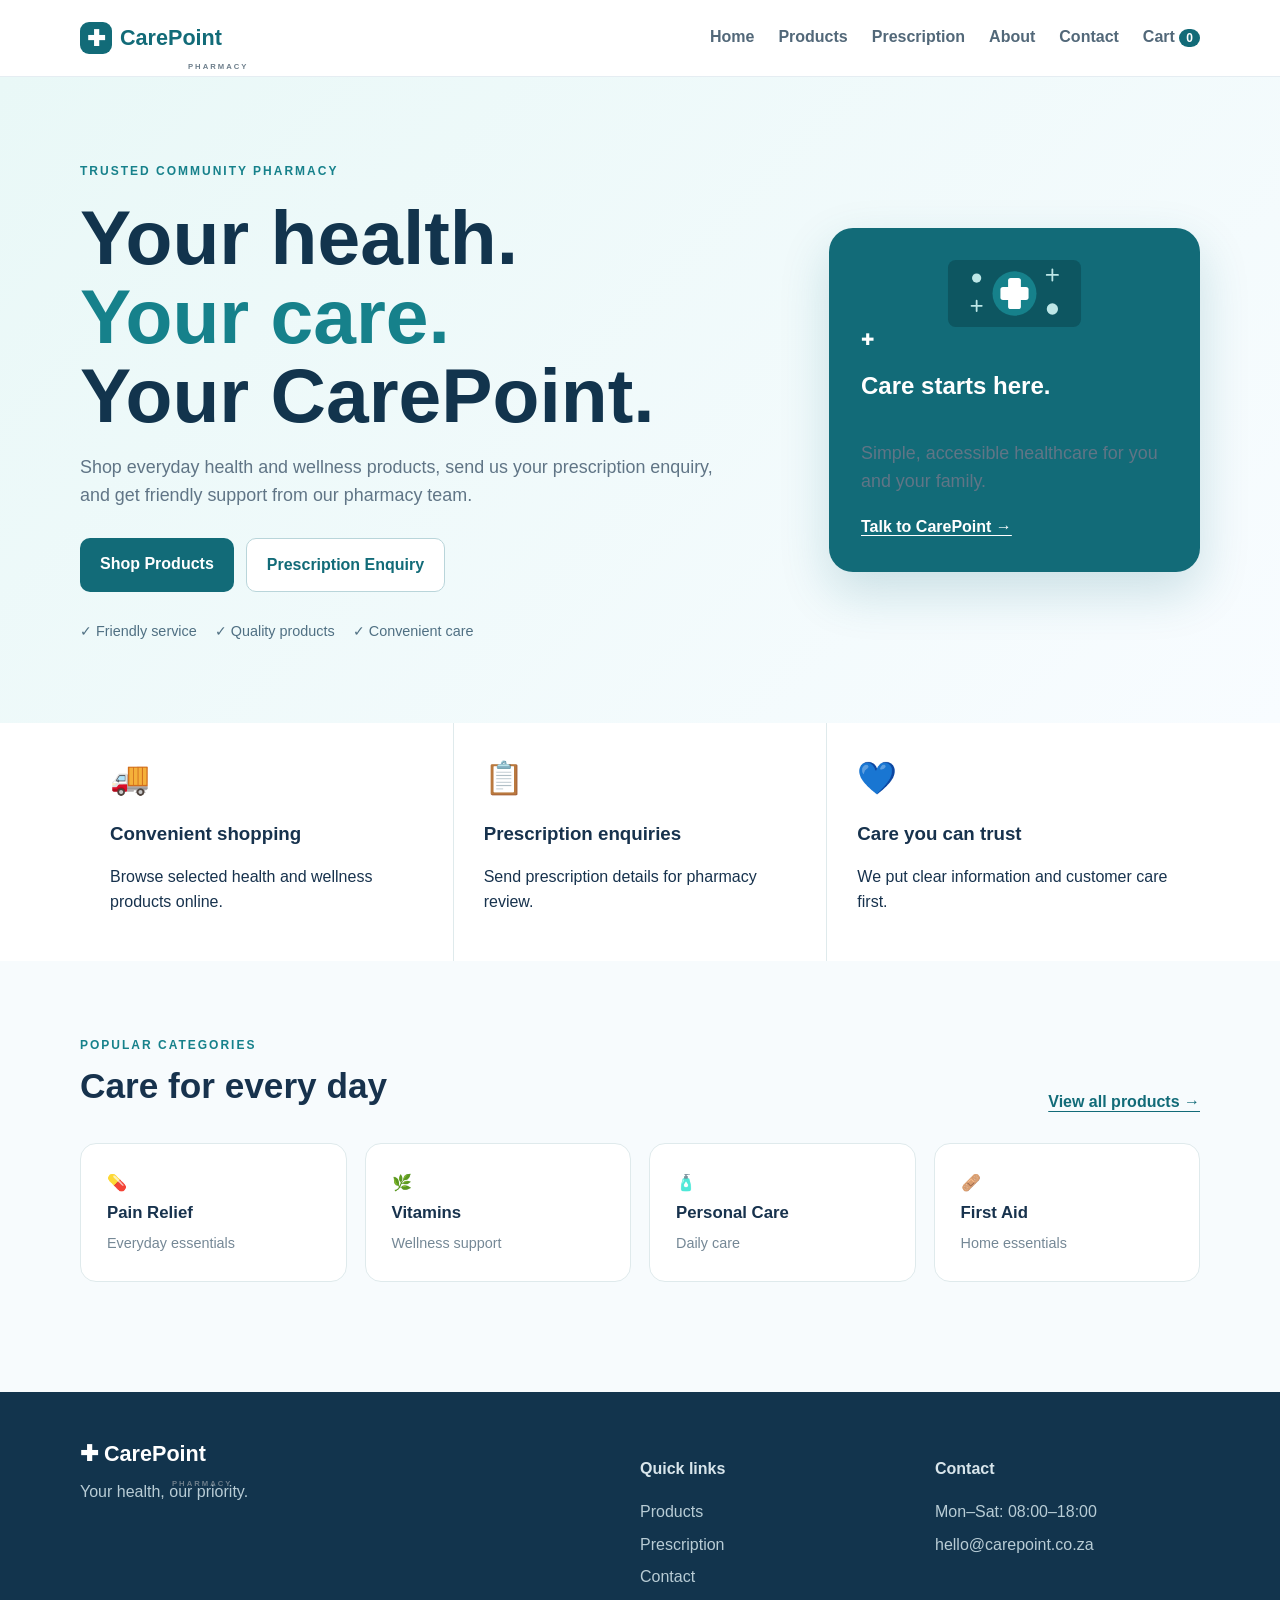
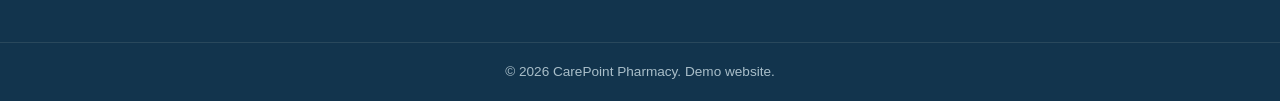
==== index.html @ 8ca131d4 "Fix homepage index and responsive hero Updated the title and meta description for improved SEO. Enha" ====
<!DOCTYPE html>
<html lang="en">
<head>
  <meta charset="UTF-8">
  <meta name="viewport" content="width=device-width, initial-scale=1.0">

  <title>CarePoint Pharmacy | Your Health, Our Priority</title>

  <meta
    name="description"
    content="CarePoint Pharmacy - quality health, wellness and personal care products."
  >

  <link rel="stylesheet" href="style.css">
</head>

<body>

  <!-- Header -->
  <header class="header">
    <div class="container nav">

      <a class="logo" href="index.html" aria-label="CarePoint Pharmacy Home">
        <span>✚</span> CarePoint
        <small>PHARMACY</small>
      </a>

      <button
        class="menu-btn"
        type="button"
        aria-label="Open menu"
        aria-controls="navLinks"
        aria-expanded="false"
      >
        ☰
      </button>

      <nav id="navLinks" aria-label="Main navigation">
        <a href="index.html" aria-current="page">Home</a>
        <a href="products.html">Products</a>
        <a href="prescription.html">Prescription</a>
        <a href="about.html">About</a>
        <a href="contact.html">Contact</a>
        <a class="cart-link" href="cart.html">
          Cart <b id="cartCount">0</b>
        </a>
      </nav>

    </div>
  </header>


  <main>

    <!-- Hero Section -->
    <section class="hero">
      <div class="container hero-grid">

        <div>
          <span class="eyebrow">TRUSTED COMMUNITY PHARMACY</span>

          <h1>
            Your health.<br>
            <span>Your care.</span><br>
            Your CarePoint.
          </h1>

          <p>
            Shop everyday health and wellness products, send us your
            prescription enquiry, and get friendly support from our
            pharmacy team.
          </p>

          <div class="hero-actions">
            <a class="btn primary" href="products.html">
              Shop Products
            </a>

            <a class="btn secondary" href="prescription.html">
              Prescription Enquiry
            </a>
          </div>

          <div class="trust">
            <span>✓ Friendly service</span>
            <span>✓ Quality products</span>
            <span>✓ Convenient care</span>
          </div>
        </div>


        <!-- Responsive image -->
        <div class="hero-card">

          <picture>
            <source
              media="(min-width: 1000px)"
              srcset="images/hero/carepoint-hero-1200.svg"
            >

            <source
              media="(min-width: 600px)"
              srcset="images/hero/carepoint-hero-800.svg"
            >

            <img
              src="images/hero/carepoint-hero-480.svg"
              srcset="
                images/hero/carepoint-hero-480.svg 480w,
                images/hero/carepoint-hero-800.svg 800w,
                images/hero/carepoint-hero-1200.svg 1200w
              "
              sizes="
                (min-width: 1000px) 50vw,
                (min-width: 600px) 80vw,
                100vw
              "
              alt="CarePoint Pharmacy healthcare and wellness products"
              width="1200"
              height="600"
              loading="eager"
              decoding="async"
            >
          </picture>

          <div class="cross">✚</div>

          <h2>Care starts here.</h2>

          <p>
            Simple, accessible healthcare for you and your family.
          </p>

          <a href="contact.html">
            Talk to CarePoint →
          </a>

        </div>

      </div>
    </section>


    <!-- Features -->
    <section class="features">
      <div class="container feature-grid">

        <article>
          <span>🚚</span>
          <h3>Convenient shopping</h3>
          <p>
            Browse selected health and wellness products online.
          </p>
        </article>

        <article>
          <span>📋</span>
          <h3>Prescription enquiries</h3>
          <p>
            Send prescription details for pharmacy review.
          </p>
        </article>

        <article>
          <span>💙</span>
          <h3>Care you can trust</h3>
          <p>
            We put clear information and customer care first.
          </p>
        </article>

      </div>
    </section>


    <!-- Categories -->
    <section class="section">
      <div class="container">

        <div class="section-head">
          <div>
            <span class="eyebrow">POPULAR CATEGORIES</span>
            <h2>Care for every day</h2>
          </div>

          <a href="products.html">
            View all products →
          </a>
        </div>


        <div class="category-grid">

          <a href="products.html?category=Pain%20Relief">
            💊
            <strong>Pain Relief</strong>
            <span>Everyday essentials</span>
          </a>

          <a href="products.html?category=Vitamins">
            🌿
            <strong>Vitamins</strong>
            <span>Wellness support</span>
          </a>

          <a href="products.html?category=Personal%20Care">
            🧴
            <strong>Personal Care</strong>
            <span>Daily care</span>
          </a>

          <a href="products.html?category=First%20Aid">
            🩹
            <strong>First Aid</strong>
            <span>Home essentials</span>
          </a>

        </div>

      </div>
    </section>

  </main>


  <!-- Footer -->
  <footer>

    <div class="container footer-grid">

      <div>
        <div class="logo light">
          ✚ CarePoint
          <small>PHARMACY</small>
        </div>

        <p>Your health, our priority.</p>
      </div>


      <div>
        <h4>Quick links</h4>

        <a href="products.html">Products</a>
        <a href="prescription.html">Prescription</a>
        <a href="contact.html">Contact</a>
      </div>


      <div>
        <h4>Contact</h4>

        <p>Mon–Sat: 08:00–18:00</p>
        <p>hello@carepoint.co.za</p>
      </div>

    </div>


    <div class="copyright">
      © 2026 CarePoint Pharmacy. Demo website.
    </div>

  </footer>


  <script src="script.js"></script>

</body>
</html>
---- style.css ----
/* =========================================================
   CarePoint Pharmacy - Part 2
   External responsive stylesheet
   ========================================================= */

:root {
  --primary: #126b78;
  --primary-dark: #0d5661;
  --accent: #16818b;
  --navy: #12344d;
  --text: #17324d;
  --muted: #607586;
  --surface: #ffffff;
  --background: #f7fbfd;
  --soft: #e9f8f7;
  --border: #dfeaec;
  --focus: #f0a500;
  --success-bg: #e8f7ee;
  --success-text: #21734a;
  --radius-sm: 9px;
  --radius-md: 16px;
  --radius-lg: 24px;
  --shadow-sm: 0 4px 16px rgba(18, 52, 77, 0.08);
  --shadow-md: 0 12px 30px rgba(18, 52, 77, 0.12);
}

* {
  box-sizing: border-box;
}

html {
  scroll-behavior: smooth;
}

body {
  margin: 0;
  font-family: Inter, Arial, sans-serif;
  color: var(--text);
  background: var(--background);
  line-height: 1.6;
}

img {
  display: block;
  max-width: 100%;
  height: auto;
}

button,
input,
select,
textarea {
  font: inherit;
}

button,
a {
  -webkit-tap-highlight-color: transparent;
}

a {
  text-decoration: none;
  color: inherit;
}

a:focus-visible,
button:focus-visible,
input:focus-visible,
select:focus-visible,
textarea:focus-visible {
  outline: 3px solid var(--focus);
  outline-offset: 3px;
}

.container {
  width: min(1120px, 92%);
  margin-inline: auto;
}

/* Header and navigation */
.header {
  background: var(--surface);
  border-bottom: 1px solid #e5edf2;
  position: sticky;
  top: 0;
  z-index: 20;
}

.nav {
  min-height: 76px;
  display: flex;
  align-items: center;
  justify-content: space-between;
}

.logo {
  font-weight: 800;
  font-size: 1.35rem;
  color: var(--primary);
  display: flex;
  align-items: center;
  gap: 8px;
}

.logo span {
  display: grid;
  place-items: center;
  width: 32px;
  height: 32px;
  border-radius: var(--radius-sm);
  background: var(--primary);
  color: #fff;
}

.logo small {
  font-size: 0.48rem;
  letter-spacing: 2px;
  align-self: flex-end;
  margin-left: -42px;
  margin-bottom: -18px;
  color: #6d7e8b;
}

.nav nav {
  display: flex;
  gap: 24px;
  align-items: center;
}

.nav nav a {
  font-weight: 600;
  color: #526879;
  padding: 8px 0;
  border-bottom: 2px solid transparent;
  transition: color 180ms ease, border-color 180ms ease;
}

.nav nav a:hover,
.nav nav a.active {
  color: var(--primary);
  border-bottom-color: var(--primary);
}

.cart-link b {
  background: var(--primary);
  color: #fff;
  border-radius: 999px;
  padding: 2px 7px;
  font-size: 0.75rem;
}

.menu-btn {
  display: none;
  border: 1px solid transparent;
  background: transparent;
  color: var(--navy);
  font-size: 1.6rem;
  border-radius: var(--radius-sm);
  padding: 6px 10px;
  cursor: pointer;
}

/* Typography */
h1,
h2,
h3,
h4 {
  line-height: 1.2;
}

h1,
h2,
h3,
p {
  overflow-wrap: anywhere;
}

.eyebrow {
  font-size: 0.75rem;
  font-weight: 800;
  letter-spacing: 0.125rem;
  color: var(--accent);
}

.hero h1 {
  font-size: clamp(2.7rem, 6vw, 5rem);
  line-height: 1.03;
  margin: 15px 0;
  color: var(--navy);
}

.hero h1 span {
  color: var(--accent);
}

.hero p {
  font-size: clamp(1rem, 1.8vw, 1.12rem);
  color: var(--muted);
  max-width: 650px;
}

/* Buttons */
.btn {
  display: inline-block;
  border: 0;
  border-radius: 10px;
  padding: 13px 20px;
  font-weight: 800;
  cursor: pointer;
  font-size: 1rem;
  text-align: center;
  transition: transform 160ms ease, box-shadow 160ms ease, background-color 160ms ease;
}

.btn:hover {
  transform: translateY(-2px);
  box-shadow: var(--shadow-sm);
}

.btn:active {
  transform: translateY(0);
  box-shadow: none;
}

.primary {
  background: var(--primary);
  color: #fff;
}

.primary:hover {
  background: var(--primary-dark);
}

.secondary {
  background: #fff;
  color: var(--primary);
  border: 1px solid #b9d5da;
}

.secondary:hover {
  background: var(--soft);
}

/* Homepage hero */
.hero {
  padding: clamp(55px, 8vw, 80px) 0;
  background: linear-gradient(135deg, var(--soft), #f8fcff);
}

.hero-grid {
  display: grid;
  grid-template-columns: 1.3fr 0.7fr;
  gap: clamp(35px, 6vw, 60px);
  align-items: center;
}

.hero-actions {
  display: flex;
  gap: 12px;
  flex-wrap: wrap;
  margin: 28px 0;
}

.trust {
  display: flex;
  gap: 18px;
  flex-wrap: wrap;
  color: #507083;
  font-size: 0.9rem;
}

.hero-card {
  background: var(--primary);
  color: #fff;
  border-radius: var(--radius-lg);
  padding: 32px;
  min-height: 330px;
  box-shadow: 0 20px 50px rgba(18, 107, 120, 0.19);
  display: flex;
  flex-direction: column;
  justify-content: center;
}

.hero-card .hero-image {
  width: min(100%, 250px);
  margin: 0 auto 15px;
}

.hero-card a {
  font-weight: 800;
  text-decoration: underline;
  text-underline-offset: 3px;
}

.features {
  background: #fff;
}

.feature-grid {
  display: grid;
  grid-template-columns: repeat(3, 1fr);
  gap: 1px;
  background: var(--border);
}

.feature-grid article {
  background: #fff;
  padding: 30px;
  transition: transform 180ms ease, box-shadow 180ms ease;
}

.feature-grid article:hover {
  transform: translateY(-3px);
  box-shadow: var(--shadow-sm);
  position: relative;
  z-index: 1;
}

.feature-grid span {
  font-size: 2rem;
}

.section {
  padding: clamp(50px, 7vw, 70px) 0;
}

.section-head {
  display: flex;
  justify-content: space-between;
  align-items: end;
  gap: 20px;
  margin-bottom: 28px;
}

.section h2 {
  font-size: clamp(1.8rem, 4vw, 2.2rem);
  margin: 8px 0;
}

.section-head > a {
  font-weight: 800;
  color: var(--primary);
  text-decoration: underline;
  text-underline-offset: 4px;
}

.category-grid {
  display: grid;
  grid-template-columns: repeat(4, 1fr);
  gap: 18px;
}

.category-grid a {
  background: #fff;
  padding: 26px;
  border-radius: var(--radius-md);
  border: 1px solid var(--border);
  display: grid;
  gap: 5px;
  transition: transform 180ms ease, box-shadow 180ms ease, border-color 180ms ease;
}

.category-grid a:hover {
  transform: translateY(-4px);
  box-shadow: var(--shadow-md);
  border-color: #b9d5da;
}

.category-grid a:first-letter {
  font-size: 2rem;
}

.category-grid strong {
  font-size: 1.05rem;
}

.category-grid span {
  color: #758896;
  font-size: 0.9rem;
}

/* Interior page hero */
.page-hero {
  padding: clamp(45px, 7vw, 60px) 0;
  background: var(--soft);
}

.page-hero h1 {
  font-size: clamp(2.2rem, 5vw, 3.6rem);
  margin: 10px 0;
}

/* Products */
.toolbar {
  display: flex;
  gap: 14px;
  margin-bottom: 30px;
}

.toolbar input,
.toolbar select {
  padding: 14px;
  border: 1px solid #cfdee5;
  border-radius: 10px;
  background: #fff;
  font-size: 1rem;
}

.toolbar input {
  flex: 1;
}

.product-grid {
  display: grid;
  grid-template-columns: repeat(4, 1fr);
  gap: 20px;
}

.product {
  background: #fff;
  border: 1px solid var(--border);
  border-radius: var(--radius-md);
  overflow: hidden;
  display: flex;
  flex-direction: column;
  transition: transform 180ms ease, box-shadow 180ms ease;
}

.product:hover {
  transform: translateY(-4px);
  box-shadow: var(--shadow-md);
}

.product-img {
  min-height: 170px;
  display: grid;
  place-items: center;
  background: #eaf5f6;
  font-size: 4rem;
}

.product-body {
  padding: 18px;
  display: flex;
  flex-direction: column;
  flex: 1;
}

.product-body h3 {
  margin: 4px 0;
}

.tag {
  font-size: 0.75rem;
  color: var(--accent);
  font-weight: 800;
}

.price {
  font-weight: 900;
  font-size: 1.15rem;
  margin: 12px 0;
}

.product button {
  width: 100%;
  margin-top: auto;
}

/* Shared cards/forms */
.two-col,
.form-wrap,
.contact-grid {
  display: grid;
  grid-template-columns: 1fr 1fr;
  gap: 30px;
}

.info-card,
.form-card,
.map-card {
  background: #fff;
  border: 1px solid var(--border);
  border-radius: 18px;
  padding: 30px;
  box-shadow: 0 2px 10px rgba(18, 52, 77, 0.03);
}

.form-card label {
  display: block;
  font-weight: 700;
  margin-bottom: 17px;
}

.form-card input,
.form-card textarea {
  display: block;
  width: 100%;
  margin-top: 7px;
  padding: 13px;
  border: 1px solid #cedde4;
  border-radius: 9px;
  font: inherit;
  background: #fff;
  resize: vertical;
}

.form-card input:focus,
.form-card textarea:focus,
.toolbar input:focus,
.toolbar select:focus {
  border-color: var(--accent);
}

.form-card button {
  margin-top: 5px;
}

.map-card {
  min-height: 260px;
  display: grid;
  place-items: center;
  text-align: center;
  font-size: 2rem;
}

.map-card p {
  font-size: 1rem;
  color: #718492;
}

.success {
  margin-top: 15px;
  padding: 12px;
  border-radius: 8px;
  background: var(--success-bg);
  color: var(--success-text);
}

/* Cart */
.cart-row {
  display: grid;
  grid-template-columns: 1fr auto auto auto auto;
  gap: 20px;
  align-items: center;
  background: #fff;
  padding: 18px;
  border-bottom: 1px solid #e5edf2;
}

.qty {
  display: flex;
  align-items: center;
  gap: 10px;
}

.qty button {
  border: 1px solid #cbdbe2;
  background: #fff;
  color: var(--navy);
  border-radius: 6px;
  width: 34px;
  height: 34px;
  cursor: pointer;
  transition: background-color 160ms ease, border-color 160ms ease;
}

.qty button:hover {
  background: var(--soft);
  border-color: var(--accent);
}

.cart-summary {
  background: #fff;
  padding: 25px;
  border-radius: 15px;
  margin-top: 20px;
  text-align: right;
  border: 1px solid var(--border);
}

.empty {
  text-align: center;
  padding: 50px;
  background: #fff;
  border-radius: var(--radius-md);
  border: 1px solid var(--border);
}

/* Footer */
footer {
  background: var(--navy);
  color: #d8e5eb;
  margin-top: 40px;
}

.footer-grid {
  padding: 45px 0;
  display: grid;
  grid-template-columns: 2fr 1fr 1fr;
  gap: 30px;
}

.footer-grid a,
.footer-grid p {
  display: block;
  color: #b8ccd5;
  margin: 7px 0;
}

.footer-grid a:hover {
  color: #fff;
  text-decoration: underline;
}

.light {
  color: #fff;
}

.copyright {
  text-align: center;
  padding: 18px;
  border-top: 1px solid #29485c;
  color: #a9bec9;
  font-size: 0.85rem;
}

/* Visually-hidden helper for accessible labels */
.visually-hidden {
  position: absolute;
  width: 1px;
  height: 1px;
  padding: 0;
  margin: -1px;
  overflow: hidden;
  clip: rect(0, 0, 0, 0);
  white-space: nowrap;
  border: 0;
}

/* Tablet */
@media (max-width: 1000px) {
  .nav nav {
    gap: 15px;
  }

  .hero-grid {
    grid-template-columns: 1fr 0.8fr;
  }

  .category-grid,
  .product-grid {
    grid-template-columns: repeat(2, 1fr);
  }

  .cart-row {
    grid-template-columns: 1fr auto auto;
  }

  .cart-row .btn.secondary {
    grid-column: 1 / -1;
  }
}

/* Mobile */
@media (max-width: 800px) {
  .menu-btn {
    display: block;
  }

  .nav nav {
    display: none;
    position: absolute;
    left: 0;
    right: 0;
    top: 76px;
    background: #fff;
    padding: 15px 4%;
    flex-direction: column;
    align-items: stretch;
    border-bottom: 1px solid #e5edf2;
    box-shadow: var(--shadow-sm);
  }

  .nav nav.open {
    display: flex;
  }

  .nav nav a {
    padding: 10px 0;
  }

  .hero-grid,
  .two-col,
  .form-wrap,
  .contact-grid {
    grid-template-columns: 1fr;
  }

  .hero-card {
    min-height: 280px;
  }

  .feature-grid {
    grid-template-columns: 1fr;
  }

  .category-grid,
  .product-grid {
    grid-template-columns: repeat(2, 1fr);
  }

  .footer-grid {
    grid-template-columns: 1fr;
  }

  .toolbar {
    flex-direction: column;
  }

  .cart-row {
    grid-template-columns: 1fr;
    gap: 8px;
  }

  .cart-summary {
    text-align: left;
  }
}

@media (max-width: 480px) {
  .container {
    width: min(94%, 1120px);
  }

  .nav {
    min-height: 68px;
  }

  .nav nav {
    top: 68px;
  }

  .hero {
    padding: 48px 0;
  }

  .hero h1 {
    font-size: 2.7rem;
  }

  .hero-actions .btn {
    width: 100%;
  }

  .category-grid,
  .product-grid {
    grid-template-columns: 1fr;
  }

  .info-card,
  .form-card,
  .map-card {
    padding: 22px;
  }

  .section-head {
    align-items: flex-start;
    flex-direction: column;
  }
}

/* Respect reduced-motion preferences */
@media (prefers-reduced-motion: reduce) {
  html {
    scroll-behavior: auto;
  }

  *,
  *::before,
  *::after {
    transition-duration: 0.01ms !important;
    animation-duration: 0.01ms !important;
  }
}
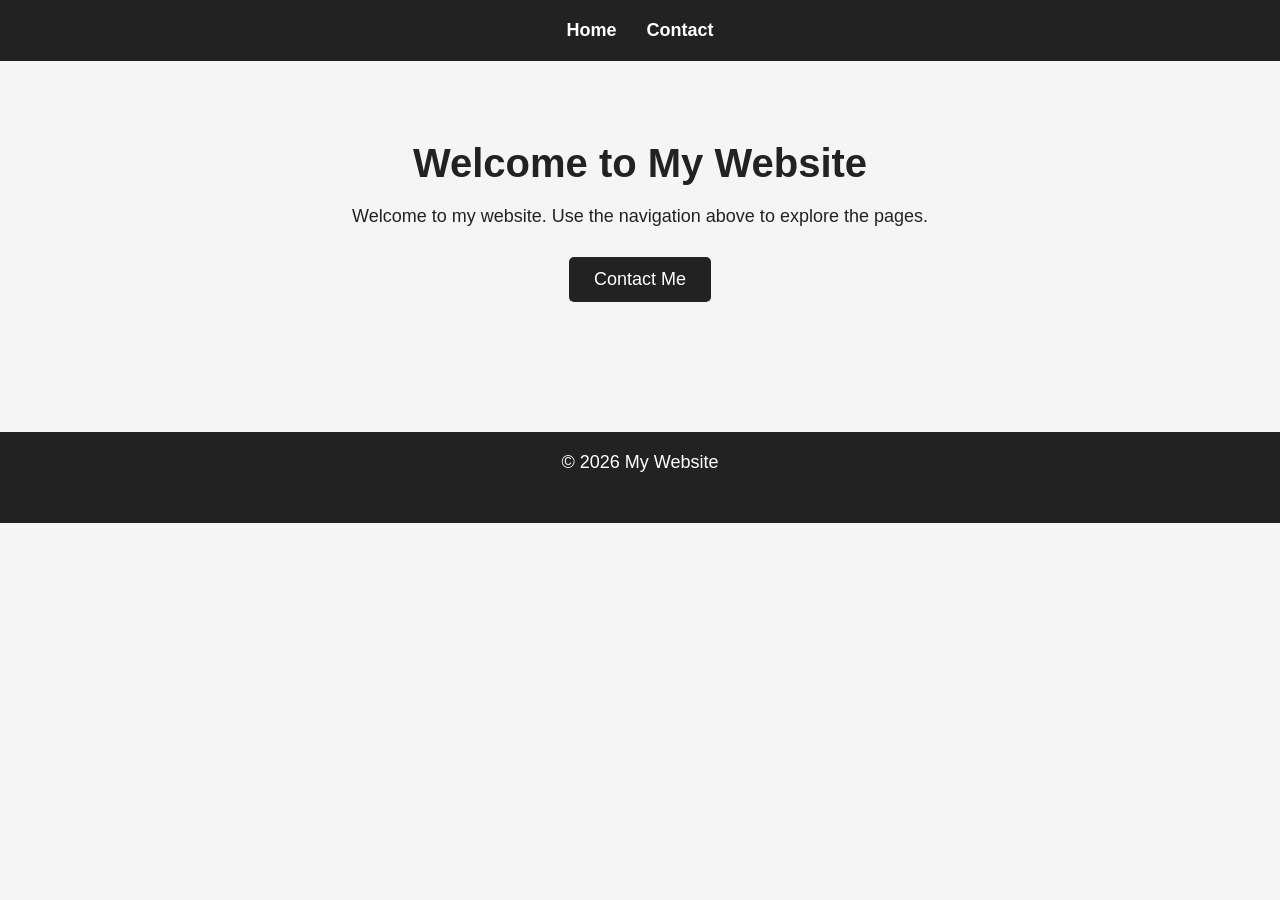
==== commit d15d5f09: "Refactor index.html structure and styles" ====
--- a/index.html
+++ b/index.html
@@ -1,270 +1,108 @@
 <!DOCTYPE html>
 <html lang="en">
 <head>
-  <meta charset="UTF-8">
-  <meta name="viewport" content="width=device-width, initial-scale=1.0">
+    <meta charset="UTF-8">
+    <meta name="viewport" content="width=device-width, initial-scale=1.0">
+    <title>Home</title>
 
-  <title>CarePoint Pharmacy | Your Health, Our Priority</title>
+    <style>
+        * {
+            box-sizing: border-box;
+            margin: 0;
+            padding: 0;
+        }
 
-  <meta
-    name="description"
-    content="CarePoint Pharmacy - quality health, wellness and personal care products."
-  >
+        body {
+            font-family: Arial, sans-serif;
+            background-color: #f5f5f5;
+            color: #222;
+        }
 
-  <link rel="stylesheet" href="style.css">
+        header {
+            background-color: #222;
+            padding: 20px;
+        }
+
+        nav {
+            display: flex;
+            justify-content: center;
+            gap: 30px;
+        }
+
+        nav a {
+            color: white;
+            text-decoration: none;
+            font-size: 18px;
+            font-weight: bold;
+        }
+
+        nav a:hover {
+            color: #ccc;
+        }
+
+        main {
+            text-align: center;
+            padding: 80px 20px;
+        }
+
+        h1 {
+            font-size: 40px;
+            margin-bottom: 20px;
+        }
+
+        p {
+            font-size: 18px;
+            margin-bottom: 30px;
+        }
+
+        .contact-button {
+            display: inline-block;
+            background-color: #222;
+            color: white;
+            padding: 12px 25px;
+            text-decoration: none;
+            border-radius: 5px;
+            font-size: 18px;
+        }
+
+        .contact-button:hover {
+            background-color: #444;
+        }
+
+        footer {
+            text-align: center;
+            padding: 20px;
+            margin-top: 50px;
+            background-color: #222;
+            color: white;
+        }
+    </style>
 </head>
 
 <body>
 
-  <!-- Header -->
-  <header class="header">
-    <div class="container nav">
+    <header>
+        <nav>
+            <a href="index.html">Home</a>
+            <a href="contact.html">Contact</a>
+        </nav>
+    </header>
 
-      <a class="logo" href="index.html" aria-label="CarePoint Pharmacy Home">
-        <span>✚</span> CarePoint
-        <small>PHARMACY</small>
-      </a>
+    <main>
+        <h1>Welcome to My Website</h1>
 
-      <button
-        class="menu-btn"
-        type="button"
-        aria-label="Open menu"
-        aria-controls="navLinks"
-        aria-expanded="false"
-      >
-        ☰
-      </button>
+        <p>
+            Welcome to my website. Use the navigation above to explore the pages.
+        </p>
 
-      <nav id="navLinks" aria-label="Main navigation">
-        <a href="index.html" aria-current="page">Home</a>
-        <a href="products.html">Products</a>
-        <a href="prescription.html">Prescription</a>
-        <a href="about.html">About</a>
-        <a href="contact.html">Contact</a>
-        <a class="cart-link" href="cart.html">
-          Cart <b id="cartCount">0</b>
+        <a class="contact-button" href="contact.html">
+            Contact Me
         </a>
-      </nav>
+    </main>
 
-    </div>
-  </header>
-
-
-  <main>
-
-    <!-- Hero Section -->
-    <section class="hero">
-      <div class="container hero-grid">
-
-        <div>
-          <span class="eyebrow">TRUSTED COMMUNITY PHARMACY</span>
-
-          <h1>
-            Your health.<br>
-            <span>Your care.</span><br>
-            Your CarePoint.
-          </h1>
-
-          <p>
-            Shop everyday health and wellness products, send us your
-            prescription enquiry, and get friendly support from our
-            pharmacy team.
-          </p>
-
-          <div class="hero-actions">
-            <a class="btn primary" href="products.html">
-              Shop Products
-            </a>
-
-            <a class="btn secondary" href="prescription.html">
-              Prescription Enquiry
-            </a>
-          </div>
-
-          <div class="trust">
-            <span>✓ Friendly service</span>
-            <span>✓ Quality products</span>
-            <span>✓ Convenient care</span>
-          </div>
-        </div>
-
-
-        <!-- Responsive image -->
-        <div class="hero-card">
-
-          <picture>
-            <source
-              media="(min-width: 1000px)"
-              srcset="images/hero/carepoint-hero-1200.svg"
-            >
-
-            <source
-              media="(min-width: 600px)"
-              srcset="images/hero/carepoint-hero-800.svg"
-            >
-
-            <img
-              src="images/hero/carepoint-hero-480.svg"
-              srcset="
-                images/hero/carepoint-hero-480.svg 480w,
-                images/hero/carepoint-hero-800.svg 800w,
-                images/hero/carepoint-hero-1200.svg 1200w
-              "
-              sizes="
-                (min-width: 1000px) 50vw,
-                (min-width: 600px) 80vw,
-                100vw
-              "
-              alt="CarePoint Pharmacy healthcare and wellness products"
-              width="1200"
-              height="600"
-              loading="eager"
-              decoding="async"
-            >
-          </picture>
-
-          <div class="cross">✚</div>
-
-          <h2>Care starts here.</h2>
-
-          <p>
-            Simple, accessible healthcare for you and your family.
-          </p>
-
-          <a href="contact.html">
-            Talk to CarePoint →
-          </a>
-
-        </div>
-
-      </div>
-    </section>
-
-
-    <!-- Features -->
-    <section class="features">
-      <div class="container feature-grid">
-
-        <article>
-          <span>🚚</span>
-          <h3>Convenient shopping</h3>
-          <p>
-            Browse selected health and wellness products online.
-          </p>
-        </article>
-
-        <article>
-          <span>📋</span>
-          <h3>Prescription enquiries</h3>
-          <p>
-            Send prescription details for pharmacy review.
-          </p>
-        </article>
-
-        <article>
-          <span>💙</span>
-          <h3>Care you can trust</h3>
-          <p>
-            We put clear information and customer care first.
-          </p>
-        </article>
-
-      </div>
-    </section>
-
-
-    <!-- Categories -->
-    <section class="section">
-      <div class="container">
-
-        <div class="section-head">
-          <div>
-            <span class="eyebrow">POPULAR CATEGORIES</span>
-            <h2>Care for every day</h2>
-          </div>
-
-          <a href="products.html">
-            View all products →
-          </a>
-        </div>
-
-
-        <div class="category-grid">
-
-          <a href="products.html?category=Pain%20Relief">
-            💊
-            <strong>Pain Relief</strong>
-            <span>Everyday essentials</span>
-          </a>
-
-          <a href="products.html?category=Vitamins">
-            🌿
-            <strong>Vitamins</strong>
-            <span>Wellness support</span>
-          </a>
-
-          <a href="products.html?category=Personal%20Care">
-            🧴
-            <strong>Personal Care</strong>
-            <span>Daily care</span>
-          </a>
-
-          <a href="products.html?category=First%20Aid">
-            🩹
-            <strong>First Aid</strong>
-            <span>Home essentials</span>
-          </a>
-
-        </div>
-
-      </div>
-    </section>
-
-  </main>
-
-
-  <!-- Footer -->
-  <footer>
-
-    <div class="container footer-grid">
-
-      <div>
-        <div class="logo light">
-          ✚ CarePoint
-          <small>PHARMACY</small>
-        </div>
-
-        <p>Your health, our priority.</p>
-      </div>
-
-
-      <div>
-        <h4>Quick links</h4>
-
-        <a href="products.html">Products</a>
-        <a href="prescription.html">Prescription</a>
-        <a href="contact.html">Contact</a>
-      </div>
-
-
-      <div>
-        <h4>Contact</h4>
-
-        <p>Mon–Sat: 08:00–18:00</p>
-        <p>hello@carepoint.co.za</p>
-      </div>
-
-    </div>
-
-
-    <div class="copyright">
-      © 2026 CarePoint Pharmacy. Demo website.
-    </div>
-
-  </footer>
-
-
-  <script src="script.js"></script>
+    <footer>
+        <p>&copy; 2026 My Website</p>
+    </footer>
 
 </body>
 </html>
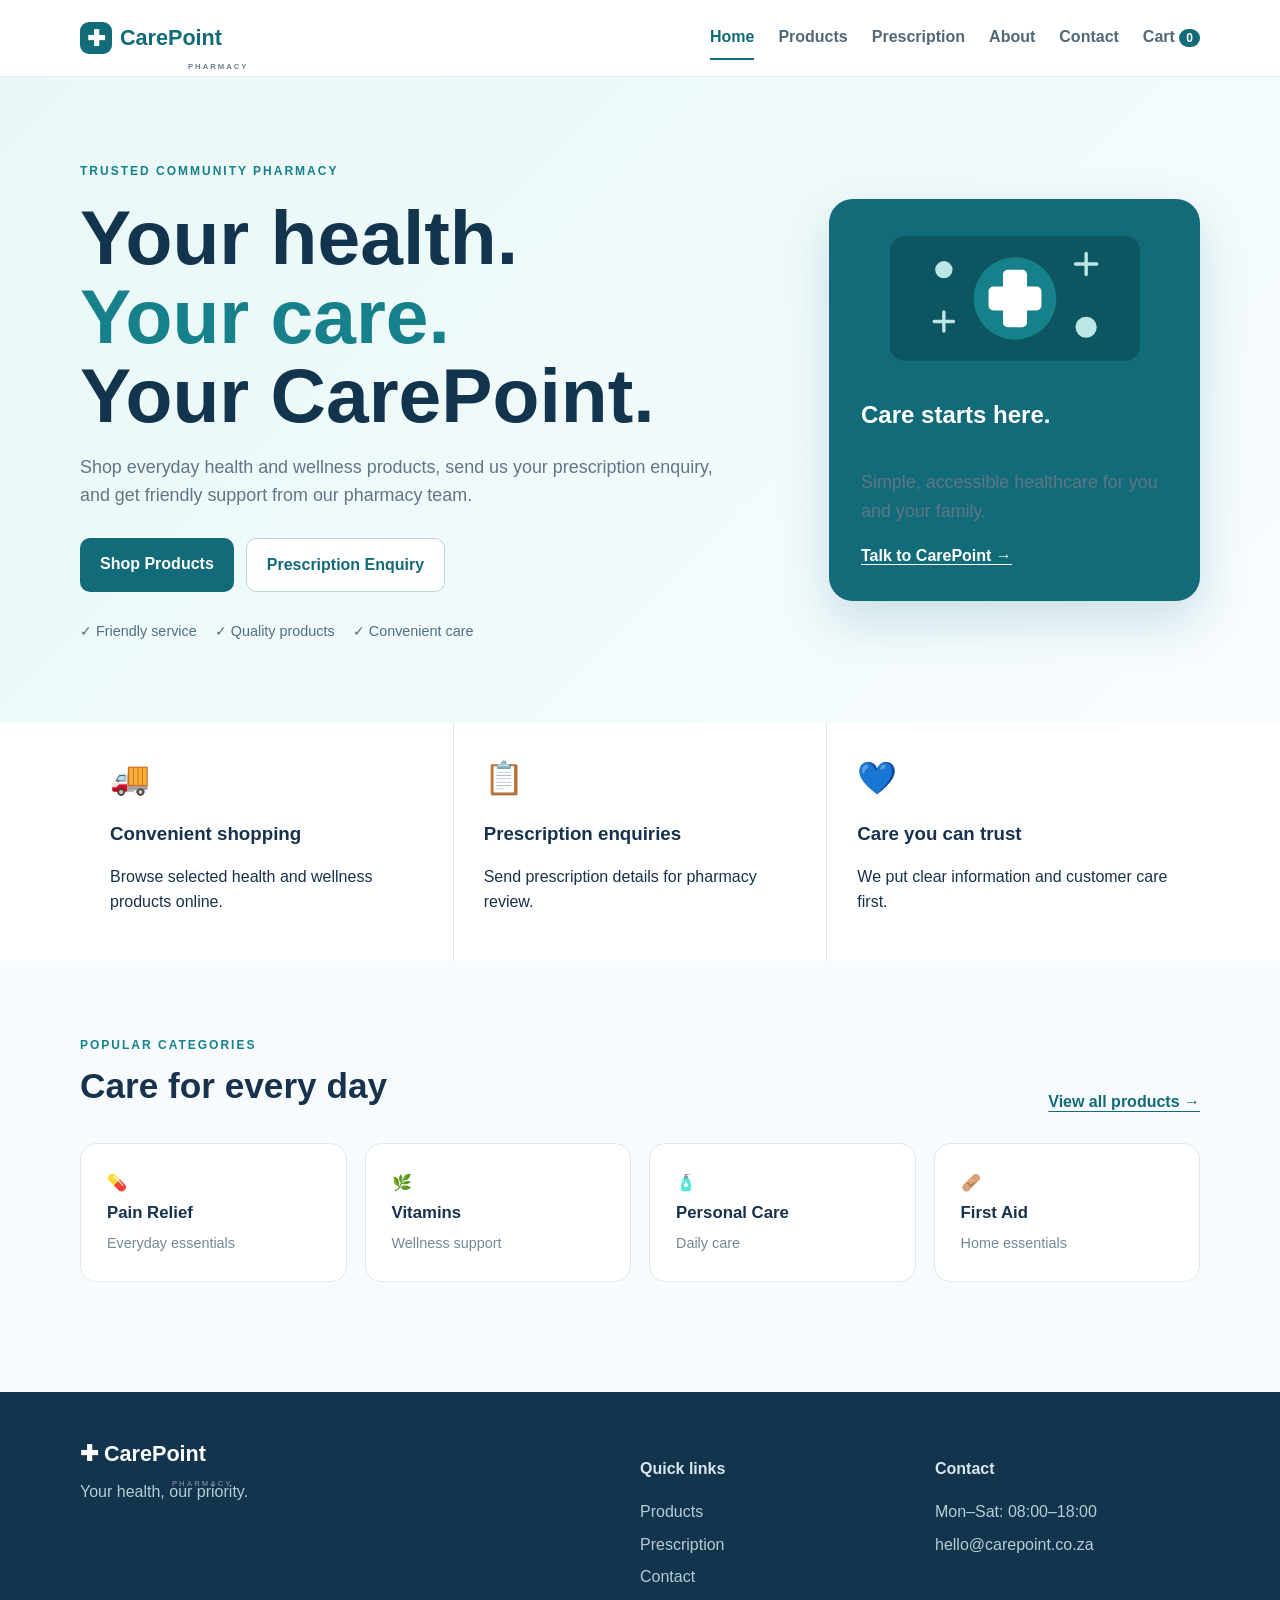
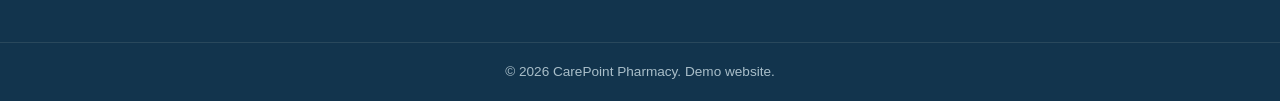
==== commit 44409896: "Add files via upload" ====
--- a/index.html
+++ b/index.html
@@ -1,108 +1,67 @@
 <!DOCTYPE html>
 <html lang="en">
 <head>
-    <meta charset="UTF-8">
-    <meta name="viewport" content="width=device-width, initial-scale=1.0">
-    <title>Home</title>
+  <meta charset="UTF-8"><meta name="viewport" content="width=device-width, initial-scale=1.0">
+  <title>CarePoint Pharmacy | Your Health, Our Priority</title>
+  <link rel="stylesheet" href="style.css">
+</head>
+<body>
+<header class="header">
+  <div class="container nav">
+    <a class="logo" href="index.html"><span>✚</span> CarePoint <small>PHARMACY</small></a>
+    <button class="menu-btn" type="button" aria-label="Open menu" aria-controls="navLinks" aria-expanded="false">☰</button>
+    <nav id="navLinks">
+      <a class="active" href="index.html" aria-current="page">Home</a><a href="products.html">Products</a>
+      <a href="prescription.html">Prescription</a><a href="about.html">About</a>
+      <a href="contact.html">Contact</a><a class="cart-link" href="cart.html">Cart <b id="cartCount">0</b></a>
+    </nav>
+  </div>
+</header>
 
-    <style>
-        * {
-            box-sizing: border-box;
-            margin: 0;
-            padding: 0;
-        }
+<main>
+<section class="hero">
+  <div class="container hero-grid">
+    <div>
+      <span class="eyebrow">TRUSTED COMMUNITY PHARMACY</span>
+      <h1>Your health.<br><span>Your care.</span><br>Your CarePoint.</h1>
+      <p>Shop everyday health and wellness products, send us your prescription enquiry, and get friendly support from our pharmacy team.</p>
+      <div class="hero-actions"><a class="btn primary" href="products.html">Shop Products</a><a class="btn secondary" href="prescription.html">Prescription Enquiry</a></div>
+      <div class="trust"><span>✓ Friendly service</span><span>✓ Quality products</span><span>✓ Convenient care</span></div>
+    </div>
+    <div class="hero-card">
+        <picture>
+          <source media="(max-width: 480px)" srcset="images/hero/carepoint-hero-480.svg">
+          <source media="(max-width: 800px)" srcset="images/hero/carepoint-hero-800.svg">
+          <img class="hero-image"
+               src="images/hero/carepoint-hero-1200.svg"
+               srcset="images/hero/carepoint-hero-480.svg 480w,
+                       images/hero/carepoint-hero-800.svg 800w,
+                       images/hero/carepoint-hero-1200.svg 1200w"
+               sizes="(max-width: 480px) 94vw, (max-width: 800px) 80vw, 320px"
+               width="520" height="260"
+               alt="CarePoint Pharmacy healthcare cross illustration"
+               loading="eager">
+        </picture>
+        <h2>Care starts here.</h2><p>Simple, accessible healthcare for you and your family.</p><a href="contact.html">Talk to CarePoint →</a></div>
+  </div>
+</section>
 
-        body {
-            font-family: Arial, sans-serif;
-            background-color: #f5f5f5;
-            color: #222;
-        }
+<section class="features"><div class="container feature-grid">
+  <article><span>🚚</span><h3>Convenient shopping</h3><p>Browse selected health and wellness products online.</p></article>
+  <article><span>📋</span><h3>Prescription enquiries</h3><p>Send prescription details for pharmacy review.</p></article>
+  <article><span>💙</span><h3>Care you can trust</h3><p>We put clear information and customer care first.</p></article>
+</div></section>
 
-        header {
-            background-color: #222;
-            padding: 20px;
-        }
-
-        nav {
-            display: flex;
-            justify-content: center;
-            gap: 30px;
-        }
-
-        nav a {
-            color: white;
-            text-decoration: none;
-            font-size: 18px;
-            font-weight: bold;
-        }
-
-        nav a:hover {
-            color: #ccc;
-        }
-
-        main {
-            text-align: center;
-            padding: 80px 20px;
-        }
-
-        h1 {
-            font-size: 40px;
-            margin-bottom: 20px;
-        }
-
-        p {
-            font-size: 18px;
-            margin-bottom: 30px;
-        }
-
-        .contact-button {
-            display: inline-block;
-            background-color: #222;
-            color: white;
-            padding: 12px 25px;
-            text-decoration: none;
-            border-radius: 5px;
-            font-size: 18px;
-        }
-
-        .contact-button:hover {
-            background-color: #444;
-        }
-
-        footer {
-            text-align: center;
-            padding: 20px;
-            margin-top: 50px;
-            background-color: #222;
-            color: white;
-        }
-    </style>
-</head>
-
-<body>
-
-    <header>
-        <nav>
-            <a href="index.html">Home</a>
-            <a href="contact.html">Contact</a>
-        </nav>
-    </header>
-
-    <main>
-        <h1>Welcome to My Website</h1>
-
-        <p>
-            Welcome to my website. Use the navigation above to explore the pages.
-        </p>
-
-        <a class="contact-button" href="contact.html">
-            Contact Me
-        </a>
-    </main>
-
-    <footer>
-        <p>&copy; 2026 My Website</p>
-    </footer>
-
-</body>
-</html>
+<section class="section"><div class="container">
+  <div class="section-head"><div><span class="eyebrow">POPULAR CATEGORIES</span><h2>Care for every day</h2></div><a href="products.html">View all products →</a></div>
+  <div class="category-grid">
+    <a href="products.html?category=Pain%20Relief">💊<strong>Pain Relief</strong><span>Everyday essentials</span></a>
+    <a href="products.html?category=Vitamins">🌿<strong>Vitamins</strong><span>Wellness support</span></a>
+    <a href="products.html?category=Personal%20Care">🧴<strong>Personal Care</strong><span>Daily care</span></a>
+    <a href="products.html?category=First%20Aid">🩹<strong>First Aid</strong><span>Home essentials</span></a>
+  </div>
+</div></section>
+</main>
+<footer><div class="container footer-grid"><div><div class="logo light">✚ CarePoint <small>PHARMACY</small></div><p>Your health, our priority.</p></div><div><h4>Quick links</h4><a href="products.html">Products</a><a href="prescription.html">Prescription</a><a href="contact.html">Contact</a></div><div><h4>Contact</h4><p>Mon–Sat: 08:00–18:00</p><p>hello@carepoint.co.za</p></div></div><div class="copyright">© 2026 CarePoint Pharmacy. Demo website.</div></footer>
+<script src="script.js"></script>
+</body></html>
--- a/style.css
+++ b/style.css
@@ -0,0 +1,785 @@
+/* =========================================================
+   CarePoint Pharmacy - Part 2
+   External responsive stylesheet
+   ========================================================= */
+
+:root {
+  --primary: #126b78;
+  --primary-dark: #0d5661;
+  --accent: #16818b;
+  --navy: #12344d;
+  --text: #17324d;
+  --muted: #607586;
+  --surface: #ffffff;
+  --background: #f7fbfd;
+  --soft: #e9f8f7;
+  --border: #dfeaec;
+  --focus: #f0a500;
+  --success-bg: #e8f7ee;
+  --success-text: #21734a;
+  --radius-sm: 9px;
+  --radius-md: 16px;
+  --radius-lg: 24px;
+  --shadow-sm: 0 4px 16px rgba(18, 52, 77, 0.08);
+  --shadow-md: 0 12px 30px rgba(18, 52, 77, 0.12);
+}
+
+* {
+  box-sizing: border-box;
+}
+
+html {
+  scroll-behavior: smooth;
+}
+
+body {
+  margin: 0;
+  font-family: Inter, Arial, sans-serif;
+  color: var(--text);
+  background: var(--background);
+  line-height: 1.6;
+}
+
+img {
+  display: block;
+  max-width: 100%;
+  height: auto;
+}
+
+button,
+input,
+select,
+textarea {
+  font: inherit;
+}
+
+button,
+a {
+  -webkit-tap-highlight-color: transparent;
+}
+
+a {
+  text-decoration: none;
+  color: inherit;
+}
+
+a:focus-visible,
+button:focus-visible,
+input:focus-visible,
+select:focus-visible,
+textarea:focus-visible {
+  outline: 3px solid var(--focus);
+  outline-offset: 3px;
+}
+
+.container {
+  width: min(1120px, 92%);
+  margin-inline: auto;
+}
+
+/* Header and navigation */
+.header {
+  background: var(--surface);
+  border-bottom: 1px solid #e5edf2;
+  position: sticky;
+  top: 0;
+  z-index: 20;
+}
+
+.nav {
+  min-height: 76px;
+  display: flex;
+  align-items: center;
+  justify-content: space-between;
+}
+
+.logo {
+  font-weight: 800;
+  font-size: 1.35rem;
+  color: var(--primary);
+  display: flex;
+  align-items: center;
+  gap: 8px;
+}
+
+.logo span {
+  display: grid;
+  place-items: center;
+  width: 32px;
+  height: 32px;
+  border-radius: var(--radius-sm);
+  background: var(--primary);
+  color: #fff;
+}
+
+.logo small {
+  font-size: 0.48rem;
+  letter-spacing: 2px;
+  align-self: flex-end;
+  margin-left: -42px;
+  margin-bottom: -18px;
+  color: #6d7e8b;
+}
+
+.nav nav {
+  display: flex;
+  gap: 24px;
+  align-items: center;
+}
+
+.nav nav a {
+  font-weight: 600;
+  color: #526879;
+  padding: 8px 0;
+  border-bottom: 2px solid transparent;
+  transition: color 180ms ease, border-color 180ms ease;
+}
+
+.nav nav a:hover,
+.nav nav a.active {
+  color: var(--primary);
+  border-bottom-color: var(--primary);
+}
+
+.cart-link b {
+  background: var(--primary);
+  color: #fff;
+  border-radius: 999px;
+  padding: 2px 7px;
+  font-size: 0.75rem;
+}
+
+.menu-btn {
+  display: none;
+  border: 1px solid transparent;
+  background: transparent;
+  color: var(--navy);
+  font-size: 1.6rem;
+  border-radius: var(--radius-sm);
+  padding: 6px 10px;
+  cursor: pointer;
+}
+
+/* Typography */
+h1,
+h2,
+h3,
+h4 {
+  line-height: 1.2;
+}
+
+h1,
+h2,
+h3,
+p {
+  overflow-wrap: anywhere;
+}
+
+.eyebrow {
+  font-size: 0.75rem;
+  font-weight: 800;
+  letter-spacing: 0.125rem;
+  color: var(--accent);
+}
+
+.hero h1 {
+  font-size: clamp(2.7rem, 6vw, 5rem);
+  line-height: 1.03;
+  margin: 15px 0;
+  color: var(--navy);
+}
+
+.hero h1 span {
+  color: var(--accent);
+}
+
+.hero p {
+  font-size: clamp(1rem, 1.8vw, 1.12rem);
+  color: var(--muted);
+  max-width: 650px;
+}
+
+/* Buttons */
+.btn {
+  display: inline-block;
+  border: 0;
+  border-radius: 10px;
+  padding: 13px 20px;
+  font-weight: 800;
+  cursor: pointer;
+  font-size: 1rem;
+  text-align: center;
+  transition: transform 160ms ease, box-shadow 160ms ease, background-color 160ms ease;
+}
+
+.btn:hover {
+  transform: translateY(-2px);
+  box-shadow: var(--shadow-sm);
+}
+
+.btn:active {
+  transform: translateY(0);
+  box-shadow: none;
+}
+
+.primary {
+  background: var(--primary);
+  color: #fff;
+}
+
+.primary:hover {
+  background: var(--primary-dark);
+}
+
+.secondary {
+  background: #fff;
+  color: var(--primary);
+  border: 1px solid #b9d5da;
+}
+
+.secondary:hover {
+  background: var(--soft);
+}
+
+/* Homepage hero */
+.hero {
+  padding: clamp(55px, 8vw, 80px) 0;
+  background: linear-gradient(135deg, var(--soft), #f8fcff);
+}
+
+.hero-grid {
+  display: grid;
+  grid-template-columns: 1.3fr 0.7fr;
+  gap: clamp(35px, 6vw, 60px);
+  align-items: center;
+}
+
+.hero-actions {
+  display: flex;
+  gap: 12px;
+  flex-wrap: wrap;
+  margin: 28px 0;
+}
+
+.trust {
+  display: flex;
+  gap: 18px;
+  flex-wrap: wrap;
+  color: #507083;
+  font-size: 0.9rem;
+}
+
+.hero-card {
+  background: var(--primary);
+  color: #fff;
+  border-radius: var(--radius-lg);
+  padding: 32px;
+  min-height: 330px;
+  box-shadow: 0 20px 50px rgba(18, 107, 120, 0.19);
+  display: flex;
+  flex-direction: column;
+  justify-content: center;
+}
+
+.hero-card .hero-image {
+  width: min(100%, 250px);
+  margin: 0 auto 15px;
+}
+
+.hero-card a {
+  font-weight: 800;
+  text-decoration: underline;
+  text-underline-offset: 3px;
+}
+
+.features {
+  background: #fff;
+}
+
+.feature-grid {
+  display: grid;
+  grid-template-columns: repeat(3, 1fr);
+  gap: 1px;
+  background: var(--border);
+}
+
+.feature-grid article {
+  background: #fff;
+  padding: 30px;
+  transition: transform 180ms ease, box-shadow 180ms ease;
+}
+
+.feature-grid article:hover {
+  transform: translateY(-3px);
+  box-shadow: var(--shadow-sm);
+  position: relative;
+  z-index: 1;
+}
+
+.feature-grid span {
+  font-size: 2rem;
+}
+
+.section {
+  padding: clamp(50px, 7vw, 70px) 0;
+}
+
+.section-head {
+  display: flex;
+  justify-content: space-between;
+  align-items: end;
+  gap: 20px;
+  margin-bottom: 28px;
+}
+
+.section h2 {
+  font-size: clamp(1.8rem, 4vw, 2.2rem);
+  margin: 8px 0;
+}
+
+.section-head > a {
+  font-weight: 800;
+  color: var(--primary);
+  text-decoration: underline;
+  text-underline-offset: 4px;
+}
+
+.category-grid {
+  display: grid;
+  grid-template-columns: repeat(4, 1fr);
+  gap: 18px;
+}
+
+.category-grid a {
+  background: #fff;
+  padding: 26px;
+  border-radius: var(--radius-md);
+  border: 1px solid var(--border);
+  display: grid;
+  gap: 5px;
+  transition: transform 180ms ease, box-shadow 180ms ease, border-color 180ms ease;
+}
+
+.category-grid a:hover {
+  transform: translateY(-4px);
+  box-shadow: var(--shadow-md);
+  border-color: #b9d5da;
+}
+
+.category-grid a:first-letter {
+  font-size: 2rem;
+}
+
+.category-grid strong {
+  font-size: 1.05rem;
+}
+
+.category-grid span {
+  color: #758896;
+  font-size: 0.9rem;
+}
+
+/* Interior page hero */
+.page-hero {
+  padding: clamp(45px, 7vw, 60px) 0;
+  background: var(--soft);
+}
+
+.page-hero h1 {
+  font-size: clamp(2.2rem, 5vw, 3.6rem);
+  margin: 10px 0;
+}
+
+/* Products */
+.toolbar {
+  display: flex;
+  gap: 14px;
+  margin-bottom: 30px;
+}
+
+.toolbar input,
+.toolbar select {
+  padding: 14px;
+  border: 1px solid #cfdee5;
+  border-radius: 10px;
+  background: #fff;
+  font-size: 1rem;
+}
+
+.toolbar input {
+  flex: 1;
+}
+
+.product-grid {
+  display: grid;
+  grid-template-columns: repeat(4, 1fr);
+  gap: 20px;
+}
+
+.product {
+  background: #fff;
+  border: 1px solid var(--border);
+  border-radius: var(--radius-md);
+  overflow: hidden;
+  display: flex;
+  flex-direction: column;
+  transition: transform 180ms ease, box-shadow 180ms ease;
+}
+
+.product:hover {
+  transform: translateY(-4px);
+  box-shadow: var(--shadow-md);
+}
+
+.product-img {
+  min-height: 170px;
+  display: grid;
+  place-items: center;
+  background: #eaf5f6;
+  font-size: 4rem;
+}
+
+.product-body {
+  padding: 18px;
+  display: flex;
+  flex-direction: column;
+  flex: 1;
+}
+
+.product-body h3 {
+  margin: 4px 0;
+}
+
+.tag {
+  font-size: 0.75rem;
+  color: var(--accent);
+  font-weight: 800;
+}
+
+.price {
+  font-weight: 900;
+  font-size: 1.15rem;
+  margin: 12px 0;
+}
+
+.product button {
+  width: 100%;
+  margin-top: auto;
+}
+
+/* Shared cards/forms */
+.two-col,
+.form-wrap,
+.contact-grid {
+  display: grid;
+  grid-template-columns: 1fr 1fr;
+  gap: 30px;
+}
+
+.info-card,
+.form-card,
+.map-card {
+  background: #fff;
+  border: 1px solid var(--border);
+  border-radius: 18px;
+  padding: 30px;
+  box-shadow: 0 2px 10px rgba(18, 52, 77, 0.03);
+}
+
+.form-card label {
+  display: block;
+  font-weight: 700;
+  margin-bottom: 17px;
+}
+
+.form-card input,
+.form-card textarea {
+  display: block;
+  width: 100%;
+  margin-top: 7px;
+  padding: 13px;
+  border: 1px solid #cedde4;
+  border-radius: 9px;
+  font: inherit;
+  background: #fff;
+  resize: vertical;
+}
+
+.form-card input:focus,
+.form-card textarea:focus,
+.toolbar input:focus,
+.toolbar select:focus {
+  border-color: var(--accent);
+}
+
+.form-card button {
+  margin-top: 5px;
+}
+
+.map-card {
+  min-height: 260px;
+  display: grid;
+  place-items: center;
+  text-align: center;
+  font-size: 2rem;
+}
+
+.map-card p {
+  font-size: 1rem;
+  color: #718492;
+}
+
+.success {
+  margin-top: 15px;
+  padding: 12px;
+  border-radius: 8px;
+  background: var(--success-bg);
+  color: var(--success-text);
+}
+
+/* Cart */
+.cart-row {
+  display: grid;
+  grid-template-columns: 1fr auto auto auto auto;
+  gap: 20px;
+  align-items: center;
+  background: #fff;
+  padding: 18px;
+  border-bottom: 1px solid #e5edf2;
+}
+
+.qty {
+  display: flex;
+  align-items: center;
+  gap: 10px;
+}
+
+.qty button {
+  border: 1px solid #cbdbe2;
+  background: #fff;
+  color: var(--navy);
+  border-radius: 6px;
+  width: 34px;
+  height: 34px;
+  cursor: pointer;
+  transition: background-color 160ms ease, border-color 160ms ease;
+}
+
+.qty button:hover {
+  background: var(--soft);
+  border-color: var(--accent);
+}
+
+.cart-summary {
+  background: #fff;
+  padding: 25px;
+  border-radius: 15px;
+  margin-top: 20px;
+  text-align: right;
+  border: 1px solid var(--border);
+}
+
+.empty {
+  text-align: center;
+  padding: 50px;
+  background: #fff;
+  border-radius: var(--radius-md);
+  border: 1px solid var(--border);
+}
+
+/* Footer */
+footer {
+  background: var(--navy);
+  color: #d8e5eb;
+  margin-top: 40px;
+}
+
+.footer-grid {
+  padding: 45px 0;
+  display: grid;
+  grid-template-columns: 2fr 1fr 1fr;
+  gap: 30px;
+}
+
+.footer-grid a,
+.footer-grid p {
+  display: block;
+  color: #b8ccd5;
+  margin: 7px 0;
+}
+
+.footer-grid a:hover {
+  color: #fff;
+  text-decoration: underline;
+}
+
+.light {
+  color: #fff;
+}
+
+.copyright {
+  text-align: center;
+  padding: 18px;
+  border-top: 1px solid #29485c;
+  color: #a9bec9;
+  font-size: 0.85rem;
+}
+
+/* Visually-hidden helper for accessible labels */
+.visually-hidden {
+  position: absolute;
+  width: 1px;
+  height: 1px;
+  padding: 0;
+  margin: -1px;
+  overflow: hidden;
+  clip: rect(0, 0, 0, 0);
+  white-space: nowrap;
+  border: 0;
+}
+
+/* Tablet */
+@media (max-width: 1000px) {
+  .nav nav {
+    gap: 15px;
+  }
+
+  .hero-grid {
+    grid-template-columns: 1fr 0.8fr;
+  }
+
+  .category-grid,
+  .product-grid {
+    grid-template-columns: repeat(2, 1fr);
+  }
+
+  .cart-row {
+    grid-template-columns: 1fr auto auto;
+  }
+
+  .cart-row .btn.secondary {
+    grid-column: 1 / -1;
+  }
+}
+
+/* Mobile */
+@media (max-width: 800px) {
+  .menu-btn {
+    display: block;
+  }
+
+  .nav nav {
+    display: none;
+    position: absolute;
+    left: 0;
+    right: 0;
+    top: 76px;
+    background: #fff;
+    padding: 15px 4%;
+    flex-direction: column;
+    align-items: stretch;
+    border-bottom: 1px solid #e5edf2;
+    box-shadow: var(--shadow-sm);
+  }
+
+  .nav nav.open {
+    display: flex;
+  }
+
+  .nav nav a {
+    padding: 10px 0;
+  }
+
+  .hero-grid,
+  .two-col,
+  .form-wrap,
+  .contact-grid {
+    grid-template-columns: 1fr;
+  }
+
+  .hero-card {
+    min-height: 280px;
+  }
+
+  .feature-grid {
+    grid-template-columns: 1fr;
+  }
+
+  .category-grid,
+  .product-grid {
+    grid-template-columns: repeat(2, 1fr);
+  }
+
+  .footer-grid {
+    grid-template-columns: 1fr;
+  }
+
+  .toolbar {
+    flex-direction: column;
+  }
+
+  .cart-row {
+    grid-template-columns: 1fr;
+    gap: 8px;
+  }
+
+  .cart-summary {
+    text-align: left;
+  }
+}
+
+@media (max-width: 480px) {
+  .container {
+    width: min(94%, 1120px);
+  }
+
+  .nav {
+    min-height: 68px;
+  }
+
+  .nav nav {
+    top: 68px;
+  }
+
+  .hero {
+    padding: 48px 0;
+  }
+
+  .hero h1 {
+    font-size: 2.7rem;
+  }
+
+  .hero-actions .btn {
+    width: 100%;
+  }
+
+  .category-grid,
+  .product-grid {
+    grid-template-columns: 1fr;
+  }
+
+  .info-card,
+  .form-card,
+  .map-card {
+    padding: 22px;
+  }
+
+  .section-head {
+    align-items: flex-start;
+    flex-direction: column;
+  }
+}
+
+/* Respect reduced-motion preferences */
+@media (prefers-reduced-motion: reduce) {
+  html {
+    scroll-behavior: auto;
+  }
+
+  *,
+  *::before,
+  *::after {
+    transition-duration: 0.01ms !important;
+    animation-duration: 0.01ms !important;
+  }
+}
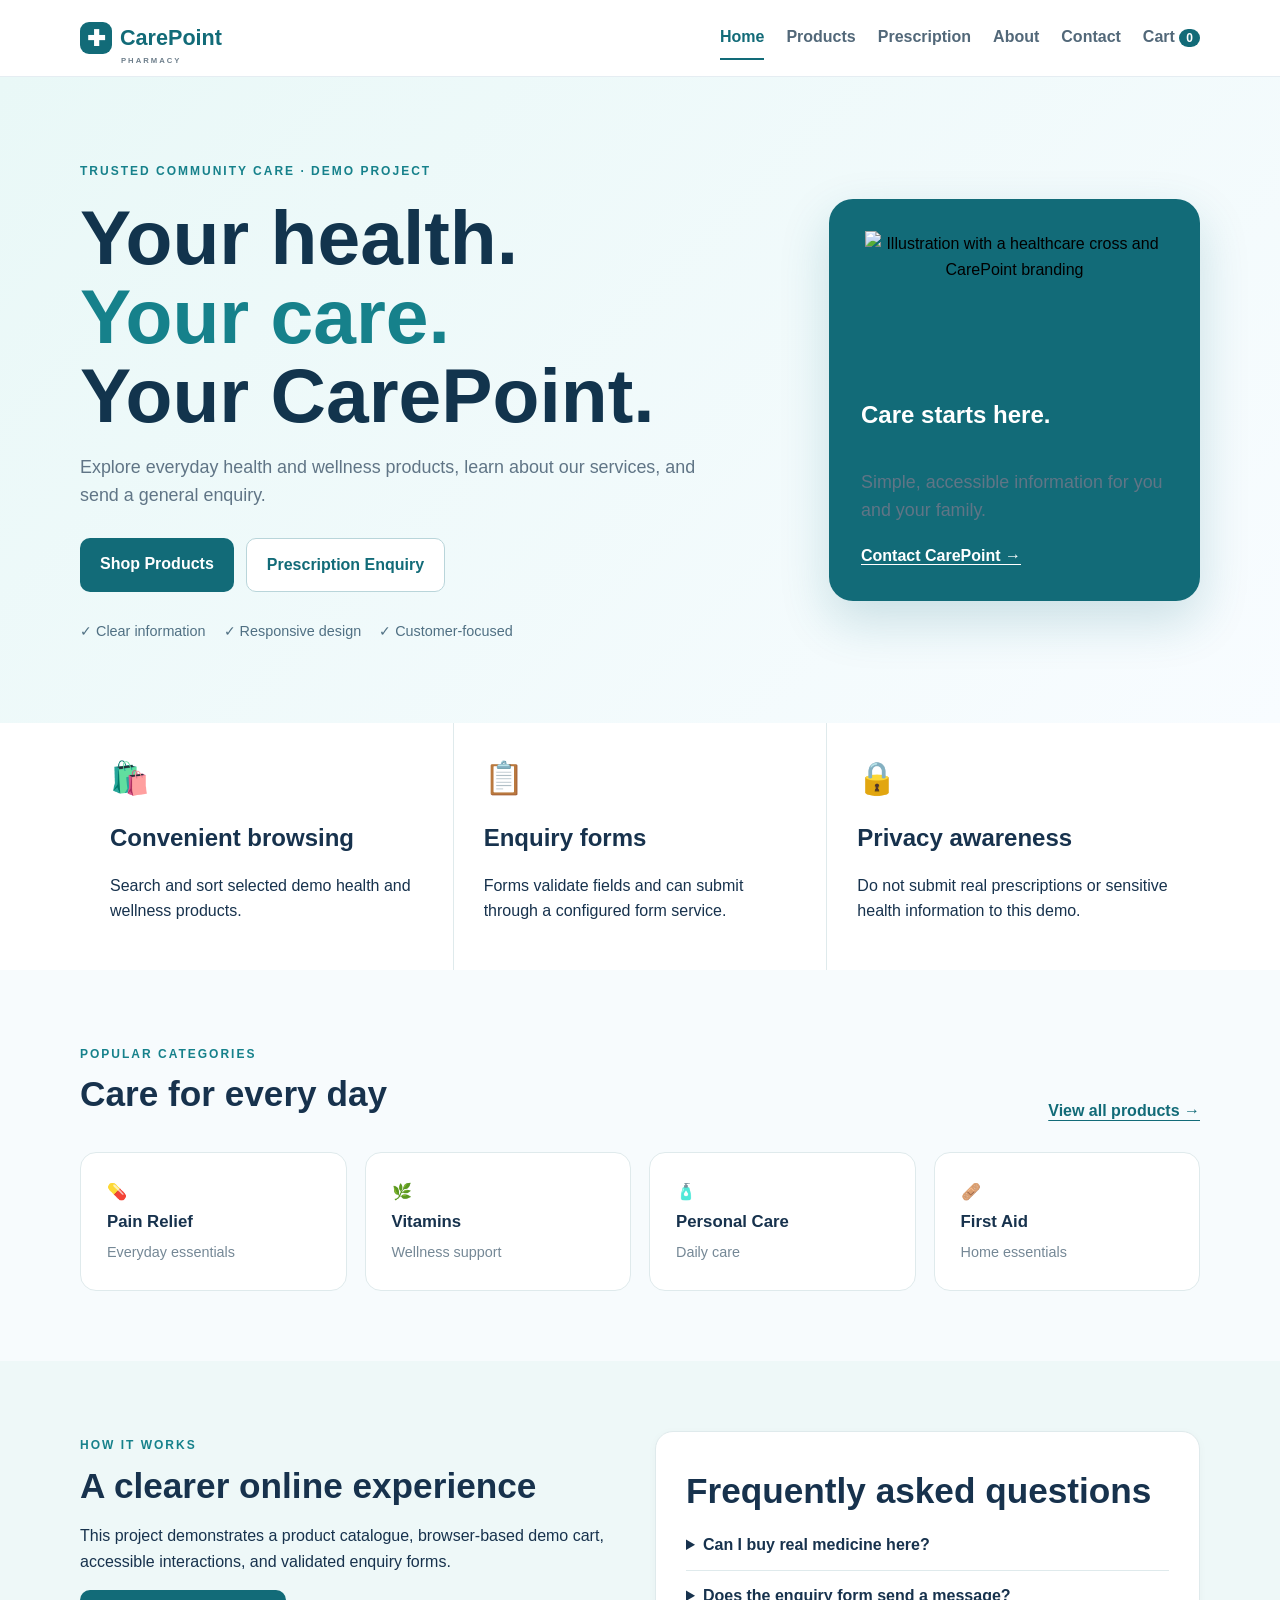
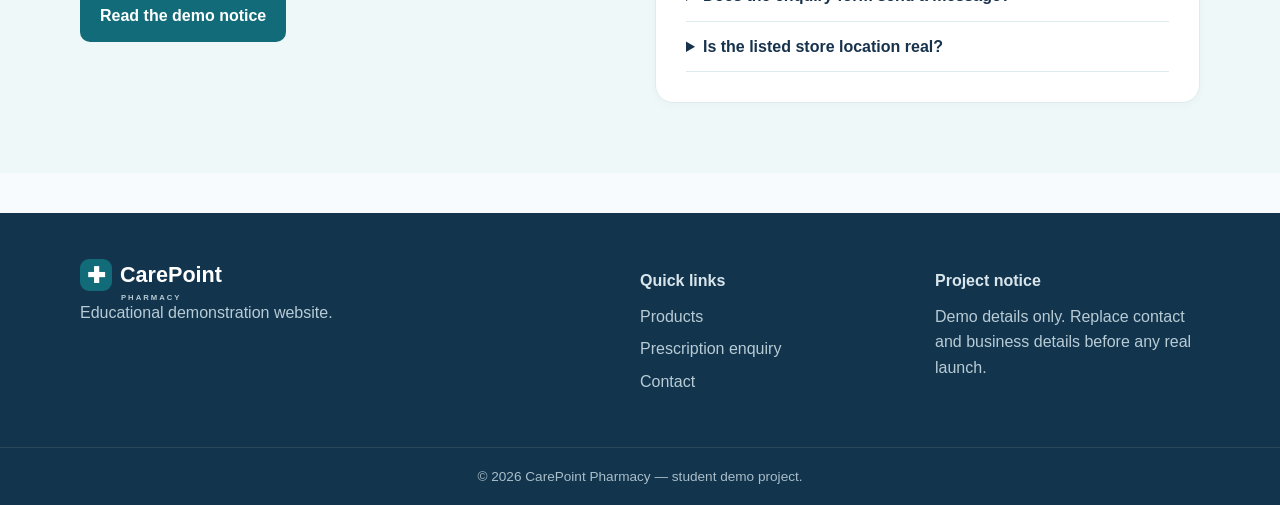
==== commit 52efb4b2: "Add files via upload" ====
--- a/index.html
+++ b/index.html
@@ -1,67 +1,55 @@
-<!DOCTYPE html>
-<html lang="en">
+<!doctype html>
+<html lang="en-ZA">
 <head>
-  <meta charset="UTF-8"><meta name="viewport" content="width=device-width, initial-scale=1.0">
-  <title>CarePoint Pharmacy | Your Health, Our Priority</title>
-  <link rel="stylesheet" href="style.css">
+  <meta charset="utf-8"><meta name="viewport" content="width=device-width, initial-scale=1">
+  <title>CarePoint Pharmacy | Everyday Health & Wellness</title>
+  <meta name="description" content="Explore CarePoint Pharmacy's demo health and wellness catalogue, learn about our services, and send a general enquiry.">
+  <meta name="robots" content="index,follow">
+  <link rel="canonical" href="https://leparadiseofficial.github.io/CarePoint-Pharmacy.github.io/">
+  <meta property="og:type" content="website"><meta property="og:title" content="CarePoint Pharmacy | Everyday Health & Wellness">
+  <meta property="og:description" content="A responsive pharmacy website project for everyday health and wellness.">
+  <meta property="og:url" content="https://leparadiseofficial.github.io/CarePoint-Pharmacy.github.io/">
+  <meta name="theme-color" content="#126b78"><link rel="stylesheet" href="style.css">
+  <script type="application/ld+json">{"@context":"https://schema.org","@type":"WebSite","name":"CarePoint Pharmacy Demo","url":"https://leparadiseofficial.github.io/CarePoint-Pharmacy.github.io/","description":"Educational demonstration website for a fictional pharmacy brand."}</script>
+  <script src="main.js" defer></script><script src="script.js" defer></script>
 </head>
 <body>
-<header class="header">
-  <div class="container nav">
-    <a class="logo" href="index.html"><span>✚</span> CarePoint <small>PHARMACY</small></a>
-    <button class="menu-btn" type="button" aria-label="Open menu" aria-controls="navLinks" aria-expanded="false">☰</button>
-    <nav id="navLinks">
-      <a class="active" href="index.html" aria-current="page">Home</a><a href="products.html">Products</a>
-      <a href="prescription.html">Prescription</a><a href="about.html">About</a>
-      <a href="contact.html">Contact</a><a class="cart-link" href="cart.html">Cart <b id="cartCount">0</b></a>
-    </nav>
-  </div>
-</header>
-
-<main>
-<section class="hero">
-  <div class="container hero-grid">
-    <div>
-      <span class="eyebrow">TRUSTED COMMUNITY PHARMACY</span>
-      <h1>Your health.<br><span>Your care.</span><br>Your CarePoint.</h1>
-      <p>Shop everyday health and wellness products, send us your prescription enquiry, and get friendly support from our pharmacy team.</p>
-      <div class="hero-actions"><a class="btn primary" href="products.html">Shop Products</a><a class="btn secondary" href="prescription.html">Prescription Enquiry</a></div>
-      <div class="trust"><span>✓ Friendly service</span><span>✓ Quality products</span><span>✓ Convenient care</span></div>
-    </div>
-    <div class="hero-card">
-        <picture>
-          <source media="(max-width: 480px)" srcset="images/hero/carepoint-hero-480.svg">
-          <source media="(max-width: 800px)" srcset="images/hero/carepoint-hero-800.svg">
-          <img class="hero-image"
-               src="images/hero/carepoint-hero-1200.svg"
-               srcset="images/hero/carepoint-hero-480.svg 480w,
-                       images/hero/carepoint-hero-800.svg 800w,
-                       images/hero/carepoint-hero-1200.svg 1200w"
-               sizes="(max-width: 480px) 94vw, (max-width: 800px) 80vw, 320px"
-               width="520" height="260"
-               alt="CarePoint Pharmacy healthcare cross illustration"
-               loading="eager">
-        </picture>
-        <h2>Care starts here.</h2><p>Simple, accessible healthcare for you and your family.</p><a href="contact.html">Talk to CarePoint →</a></div>
-  </div>
-</section>
-
+<a class="skip-link" href="#main">Skip to content</a>
+<header class="header"><div class="container nav">
+  <a class="logo" href="index.html" aria-label="CarePoint Pharmacy home"><span>✚</span> CarePoint <small>PHARMACY</small></a>
+  <button class="menu-btn" type="button" aria-label="Open menu" aria-controls="navLinks" aria-expanded="false">☰</button>
+  <nav id="navLinks" aria-label="Main navigation">
+    <a class="active" href="index.html" aria-current="page">Home</a><a href="products.html">Products</a><a href="prescription.html">Prescription</a><a href="about.html">About</a><a href="contact.html">Contact</a><a class="cart-link" href="cart.html">Cart <b id="cartCount">0</b></a>
+  </nav>
+</div></header>
+<main id="main">
+<section class="hero"><div class="container hero-grid"><div>
+  <span class="eyebrow">TRUSTED COMMUNITY CARE · DEMO PROJECT</span><h1>Your health.<br><span>Your care.</span><br>Your CarePoint.</h1>
+  <p>Explore everyday health and wellness products, learn about our services, and send a general enquiry.</p>
+  <div class="hero-actions"><a class="btn primary" href="products.html">Shop Products</a><a class="btn secondary" href="prescription.html">Prescription Enquiry</a></div>
+  <div class="trust"><span>✓ Clear information</span><span>✓ Responsive design</span><span>✓ Customer-focused</span></div>
+</div><div class="hero-card">
+  <button class="image-lightbox-trigger" type="button" data-lightbox-src="images/hero/carepoint-hero-800.svg" aria-label="Enlarge CarePoint illustration"><img class="hero-image" src="images/hero/carepoint-hero-800.svg" width="520" height="260" alt="Illustration with a healthcare cross and CarePoint branding" fetchpriority="high"></button>
+  <h2>Care starts here.</h2><p>Simple, accessible information for you and your family.</p><a href="contact.html">Contact CarePoint →</a>
+</div></div></section>
 <section class="features"><div class="container feature-grid">
-  <article><span>🚚</span><h3>Convenient shopping</h3><p>Browse selected health and wellness products online.</p></article>
-  <article><span>📋</span><h3>Prescription enquiries</h3><p>Send prescription details for pharmacy review.</p></article>
-  <article><span>💙</span><h3>Care you can trust</h3><p>We put clear information and customer care first.</p></article>
+  <article class="reveal"><span aria-hidden="true">🛍️</span><h2>Convenient browsing</h2><p>Search and sort selected demo health and wellness products.</p></article>
+  <article class="reveal"><span aria-hidden="true">📋</span><h2>Enquiry forms</h2><p>Forms validate fields and can submit through a configured form service.</p></article>
+  <article class="reveal"><span aria-hidden="true">🔒</span><h2>Privacy awareness</h2><p>Do not submit real prescriptions or sensitive health information to this demo.</p></article>
 </div></section>
-
-<section class="section"><div class="container">
-  <div class="section-head"><div><span class="eyebrow">POPULAR CATEGORIES</span><h2>Care for every day</h2></div><a href="products.html">View all products →</a></div>
+<section class="section"><div class="container"><div class="section-head"><div><span class="eyebrow">POPULAR CATEGORIES</span><h2>Care for every day</h2></div><a href="products.html">View all products →</a></div>
   <div class="category-grid">
-    <a href="products.html?category=Pain%20Relief">💊<strong>Pain Relief</strong><span>Everyday essentials</span></a>
-    <a href="products.html?category=Vitamins">🌿<strong>Vitamins</strong><span>Wellness support</span></a>
-    <a href="products.html?category=Personal%20Care">🧴<strong>Personal Care</strong><span>Daily care</span></a>
-    <a href="products.html?category=First%20Aid">🩹<strong>First Aid</strong><span>Home essentials</span></a>
+    <a href="products.html?category=Pain%20Relief">💊<strong>Pain Relief</strong><span>Everyday essentials</span></a><a href="products.html?category=Vitamins">🌿<strong>Vitamins</strong><span>Wellness support</span></a><a href="products.html?category=Personal%20Care">🧴<strong>Personal Care</strong><span>Daily care</span></a><a href="products.html?category=First%20Aid">🩹<strong>First Aid</strong><span>Home essentials</span></a>
   </div>
 </div></section>
+<section class="section soft-section"><div class="container two-col"><div><span class="eyebrow">HOW IT WORKS</span><h2>A clearer online experience</h2><p>This project demonstrates a product catalogue, browser-based demo cart, accessible interactions, and validated enquiry forms.</p><button class="btn primary" type="button" data-modal-open="demoModal">Read the demo notice</button></div>
+<div class="info-card"><h2>Frequently asked questions</h2>
+  <details class="accordion"><summary>Can I buy real medicine here?</summary><p>No. This is an educational demo. No real order, prescription, or payment is processed.</p></details>
+  <details class="accordion"><summary>Does the enquiry form send a message?</summary><p>Only after a valid HTTPS form-service endpoint is configured. The starter code intentionally does not pretend that a demo message was delivered.</p></details>
+  <details class="accordion"><summary>Is the listed store location real?</summary><p>No verified pharmacy address has been provided. The map on the contact page is illustrative and is not a store pin.</p></details>
+</div></div></section>
 </main>
-<footer><div class="container footer-grid"><div><div class="logo light">✚ CarePoint <small>PHARMACY</small></div><p>Your health, our priority.</p></div><div><h4>Quick links</h4><a href="products.html">Products</a><a href="prescription.html">Prescription</a><a href="contact.html">Contact</a></div><div><h4>Contact</h4><p>Mon–Sat: 08:00–18:00</p><p>hello@carepoint.co.za</p></div></div><div class="copyright">© 2026 CarePoint Pharmacy. Demo website.</div></footer>
-<script src="script.js"></script>
+<footer><div class="container footer-grid"><div><div class="logo light"><span>✚</span> CarePoint <small>PHARMACY</small></div><p>Educational demonstration website.</p></div><div><h2>Quick links</h2><a href="products.html">Products</a><a href="prescription.html">Prescription enquiry</a><a href="contact.html">Contact</a></div><div><h2>Project notice</h2><p>Demo details only. Replace contact and business details before any real launch.</p></div></div><div class="copyright">© 2026 CarePoint Pharmacy — student demo project.</div></footer>
+<div class="modal-backdrop" id="demoModal" hidden role="presentation"><section class="modal" role="dialog" aria-modal="true" aria-labelledby="demoModalTitle"><button class="modal-close" type="button" data-modal-close aria-label="Close notice">×</button><h2 id="demoModalTitle">Important demo notice</h2><p>This website is for educational assessment only. No real medicines are sold, no prescription is reviewed, and no payment is processed. Never enter sensitive health information.</p><button class="btn primary" type="button" data-modal-close>Understood</button></section></div>
+<div class="lightbox" id="lightbox" hidden role="dialog" aria-modal="true" aria-label="Enlarged image"><button type="button" class="lightbox-close" aria-label="Close enlarged image">×</button><img alt="Enlarged CarePoint illustration" src=""></div>
 </body></html>
--- a/style.css
+++ b/style.css
@@ -1,785 +1,17 @@
-/* =========================================================
-   CarePoint Pharmacy - Part 2
-   External responsive stylesheet
-   ========================================================= */
-
-:root {
-  --primary: #126b78;
-  --primary-dark: #0d5661;
-  --accent: #16818b;
-  --navy: #12344d;
-  --text: #17324d;
-  --muted: #607586;
-  --surface: #ffffff;
-  --background: #f7fbfd;
-  --soft: #e9f8f7;
-  --border: #dfeaec;
-  --focus: #f0a500;
-  --success-bg: #e8f7ee;
-  --success-text: #21734a;
-  --radius-sm: 9px;
-  --radius-md: 16px;
-  --radius-lg: 24px;
-  --shadow-sm: 0 4px 16px rgba(18, 52, 77, 0.08);
-  --shadow-md: 0 12px 30px rgba(18, 52, 77, 0.12);
-}
-
-* {
-  box-sizing: border-box;
-}
-
-html {
-  scroll-behavior: smooth;
-}
-
-body {
-  margin: 0;
-  font-family: Inter, Arial, sans-serif;
-  color: var(--text);
-  background: var(--background);
-  line-height: 1.6;
-}
-
-img {
-  display: block;
-  max-width: 100%;
-  height: auto;
-}
-
-button,
-input,
-select,
-textarea {
-  font: inherit;
-}
-
-button,
-a {
-  -webkit-tap-highlight-color: transparent;
-}
-
-a {
-  text-decoration: none;
-  color: inherit;
-}
-
-a:focus-visible,
-button:focus-visible,
-input:focus-visible,
-select:focus-visible,
-textarea:focus-visible {
-  outline: 3px solid var(--focus);
-  outline-offset: 3px;
-}
-
-.container {
-  width: min(1120px, 92%);
-  margin-inline: auto;
-}
-
-/* Header and navigation */
-.header {
-  background: var(--surface);
-  border-bottom: 1px solid #e5edf2;
-  position: sticky;
-  top: 0;
-  z-index: 20;
-}
-
-.nav {
-  min-height: 76px;
-  display: flex;
-  align-items: center;
-  justify-content: space-between;
-}
-
-.logo {
-  font-weight: 800;
-  font-size: 1.35rem;
-  color: var(--primary);
-  display: flex;
-  align-items: center;
-  gap: 8px;
-}
-
-.logo span {
-  display: grid;
-  place-items: center;
-  width: 32px;
-  height: 32px;
-  border-radius: var(--radius-sm);
-  background: var(--primary);
-  color: #fff;
-}
-
-.logo small {
-  font-size: 0.48rem;
-  letter-spacing: 2px;
-  align-self: flex-end;
-  margin-left: -42px;
-  margin-bottom: -18px;
-  color: #6d7e8b;
-}
-
-.nav nav {
-  display: flex;
-  gap: 24px;
-  align-items: center;
-}
-
-.nav nav a {
-  font-weight: 600;
-  color: #526879;
-  padding: 8px 0;
-  border-bottom: 2px solid transparent;
-  transition: color 180ms ease, border-color 180ms ease;
-}
-
-.nav nav a:hover,
-.nav nav a.active {
-  color: var(--primary);
-  border-bottom-color: var(--primary);
-}
-
-.cart-link b {
-  background: var(--primary);
-  color: #fff;
-  border-radius: 999px;
-  padding: 2px 7px;
-  font-size: 0.75rem;
-}
-
-.menu-btn {
-  display: none;
-  border: 1px solid transparent;
-  background: transparent;
-  color: var(--navy);
-  font-size: 1.6rem;
-  border-radius: var(--radius-sm);
-  padding: 6px 10px;
-  cursor: pointer;
-}
-
-/* Typography */
-h1,
-h2,
-h3,
-h4 {
-  line-height: 1.2;
-}
-
-h1,
-h2,
-h3,
-p {
-  overflow-wrap: anywhere;
-}
-
-.eyebrow {
-  font-size: 0.75rem;
-  font-weight: 800;
-  letter-spacing: 0.125rem;
-  color: var(--accent);
-}
-
-.hero h1 {
-  font-size: clamp(2.7rem, 6vw, 5rem);
-  line-height: 1.03;
-  margin: 15px 0;
-  color: var(--navy);
-}
-
-.hero h1 span {
-  color: var(--accent);
-}
-
-.hero p {
-  font-size: clamp(1rem, 1.8vw, 1.12rem);
-  color: var(--muted);
-  max-width: 650px;
-}
-
-/* Buttons */
-.btn {
-  display: inline-block;
-  border: 0;
-  border-radius: 10px;
-  padding: 13px 20px;
-  font-weight: 800;
-  cursor: pointer;
-  font-size: 1rem;
-  text-align: center;
-  transition: transform 160ms ease, box-shadow 160ms ease, background-color 160ms ease;
-}
-
-.btn:hover {
-  transform: translateY(-2px);
-  box-shadow: var(--shadow-sm);
-}
-
-.btn:active {
-  transform: translateY(0);
-  box-shadow: none;
-}
-
-.primary {
-  background: var(--primary);
-  color: #fff;
-}
-
-.primary:hover {
-  background: var(--primary-dark);
-}
-
-.secondary {
-  background: #fff;
-  color: var(--primary);
-  border: 1px solid #b9d5da;
-}
-
-.secondary:hover {
-  background: var(--soft);
-}
-
-/* Homepage hero */
-.hero {
-  padding: clamp(55px, 8vw, 80px) 0;
-  background: linear-gradient(135deg, var(--soft), #f8fcff);
-}
-
-.hero-grid {
-  display: grid;
-  grid-template-columns: 1.3fr 0.7fr;
-  gap: clamp(35px, 6vw, 60px);
-  align-items: center;
-}
-
-.hero-actions {
-  display: flex;
-  gap: 12px;
-  flex-wrap: wrap;
-  margin: 28px 0;
-}
-
-.trust {
-  display: flex;
-  gap: 18px;
-  flex-wrap: wrap;
-  color: #507083;
-  font-size: 0.9rem;
-}
-
-.hero-card {
-  background: var(--primary);
-  color: #fff;
-  border-radius: var(--radius-lg);
-  padding: 32px;
-  min-height: 330px;
-  box-shadow: 0 20px 50px rgba(18, 107, 120, 0.19);
-  display: flex;
-  flex-direction: column;
-  justify-content: center;
-}
-
-.hero-card .hero-image {
-  width: min(100%, 250px);
-  margin: 0 auto 15px;
-}
-
-.hero-card a {
-  font-weight: 800;
-  text-decoration: underline;
-  text-underline-offset: 3px;
-}
-
-.features {
-  background: #fff;
-}
-
-.feature-grid {
-  display: grid;
-  grid-template-columns: repeat(3, 1fr);
-  gap: 1px;
-  background: var(--border);
-}
-
-.feature-grid article {
-  background: #fff;
-  padding: 30px;
-  transition: transform 180ms ease, box-shadow 180ms ease;
-}
-
-.feature-grid article:hover {
-  transform: translateY(-3px);
-  box-shadow: var(--shadow-sm);
-  position: relative;
-  z-index: 1;
-}
-
-.feature-grid span {
-  font-size: 2rem;
-}
-
-.section {
-  padding: clamp(50px, 7vw, 70px) 0;
-}
-
-.section-head {
-  display: flex;
-  justify-content: space-between;
-  align-items: end;
-  gap: 20px;
-  margin-bottom: 28px;
-}
-
-.section h2 {
-  font-size: clamp(1.8rem, 4vw, 2.2rem);
-  margin: 8px 0;
-}
-
-.section-head > a {
-  font-weight: 800;
-  color: var(--primary);
-  text-decoration: underline;
-  text-underline-offset: 4px;
-}
-
-.category-grid {
-  display: grid;
-  grid-template-columns: repeat(4, 1fr);
-  gap: 18px;
-}
-
-.category-grid a {
-  background: #fff;
-  padding: 26px;
-  border-radius: var(--radius-md);
-  border: 1px solid var(--border);
-  display: grid;
-  gap: 5px;
-  transition: transform 180ms ease, box-shadow 180ms ease, border-color 180ms ease;
-}
-
-.category-grid a:hover {
-  transform: translateY(-4px);
-  box-shadow: var(--shadow-md);
-  border-color: #b9d5da;
-}
-
-.category-grid a:first-letter {
-  font-size: 2rem;
-}
-
-.category-grid strong {
-  font-size: 1.05rem;
-}
-
-.category-grid span {
-  color: #758896;
-  font-size: 0.9rem;
-}
-
-/* Interior page hero */
-.page-hero {
-  padding: clamp(45px, 7vw, 60px) 0;
-  background: var(--soft);
-}
-
-.page-hero h1 {
-  font-size: clamp(2.2rem, 5vw, 3.6rem);
-  margin: 10px 0;
-}
-
-/* Products */
-.toolbar {
-  display: flex;
-  gap: 14px;
-  margin-bottom: 30px;
-}
-
-.toolbar input,
-.toolbar select {
-  padding: 14px;
-  border: 1px solid #cfdee5;
-  border-radius: 10px;
-  background: #fff;
-  font-size: 1rem;
-}
-
-.toolbar input {
-  flex: 1;
-}
-
-.product-grid {
-  display: grid;
-  grid-template-columns: repeat(4, 1fr);
-  gap: 20px;
-}
-
-.product {
-  background: #fff;
-  border: 1px solid var(--border);
-  border-radius: var(--radius-md);
-  overflow: hidden;
-  display: flex;
-  flex-direction: column;
-  transition: transform 180ms ease, box-shadow 180ms ease;
-}
-
-.product:hover {
-  transform: translateY(-4px);
-  box-shadow: var(--shadow-md);
-}
-
-.product-img {
-  min-height: 170px;
-  display: grid;
-  place-items: center;
-  background: #eaf5f6;
-  font-size: 4rem;
-}
-
-.product-body {
-  padding: 18px;
-  display: flex;
-  flex-direction: column;
-  flex: 1;
-}
-
-.product-body h3 {
-  margin: 4px 0;
-}
-
-.tag {
-  font-size: 0.75rem;
-  color: var(--accent);
-  font-weight: 800;
-}
-
-.price {
-  font-weight: 900;
-  font-size: 1.15rem;
-  margin: 12px 0;
-}
-
-.product button {
-  width: 100%;
-  margin-top: auto;
-}
-
-/* Shared cards/forms */
-.two-col,
-.form-wrap,
-.contact-grid {
-  display: grid;
-  grid-template-columns: 1fr 1fr;
-  gap: 30px;
-}
-
-.info-card,
-.form-card,
-.map-card {
-  background: #fff;
-  border: 1px solid var(--border);
-  border-radius: 18px;
-  padding: 30px;
-  box-shadow: 0 2px 10px rgba(18, 52, 77, 0.03);
-}
-
-.form-card label {
-  display: block;
-  font-weight: 700;
-  margin-bottom: 17px;
-}
-
-.form-card input,
-.form-card textarea {
-  display: block;
-  width: 100%;
-  margin-top: 7px;
-  padding: 13px;
-  border: 1px solid #cedde4;
-  border-radius: 9px;
-  font: inherit;
-  background: #fff;
-  resize: vertical;
-}
-
-.form-card input:focus,
-.form-card textarea:focus,
-.toolbar input:focus,
-.toolbar select:focus {
-  border-color: var(--accent);
-}
-
-.form-card button {
-  margin-top: 5px;
-}
-
-.map-card {
-  min-height: 260px;
-  display: grid;
-  place-items: center;
-  text-align: center;
-  font-size: 2rem;
-}
-
-.map-card p {
-  font-size: 1rem;
-  color: #718492;
-}
-
-.success {
-  margin-top: 15px;
-  padding: 12px;
-  border-radius: 8px;
-  background: var(--success-bg);
-  color: var(--success-text);
-}
-
-/* Cart */
-.cart-row {
-  display: grid;
-  grid-template-columns: 1fr auto auto auto auto;
-  gap: 20px;
-  align-items: center;
-  background: #fff;
-  padding: 18px;
-  border-bottom: 1px solid #e5edf2;
-}
-
-.qty {
-  display: flex;
-  align-items: center;
-  gap: 10px;
-}
-
-.qty button {
-  border: 1px solid #cbdbe2;
-  background: #fff;
-  color: var(--navy);
-  border-radius: 6px;
-  width: 34px;
-  height: 34px;
-  cursor: pointer;
-  transition: background-color 160ms ease, border-color 160ms ease;
-}
-
-.qty button:hover {
-  background: var(--soft);
-  border-color: var(--accent);
-}
-
-.cart-summary {
-  background: #fff;
-  padding: 25px;
-  border-radius: 15px;
-  margin-top: 20px;
-  text-align: right;
-  border: 1px solid var(--border);
-}
-
-.empty {
-  text-align: center;
-  padding: 50px;
-  background: #fff;
-  border-radius: var(--radius-md);
-  border: 1px solid var(--border);
-}
-
-/* Footer */
-footer {
-  background: var(--navy);
-  color: #d8e5eb;
-  margin-top: 40px;
-}
-
-.footer-grid {
-  padding: 45px 0;
-  display: grid;
-  grid-template-columns: 2fr 1fr 1fr;
-  gap: 30px;
-}
-
-.footer-grid a,
-.footer-grid p {
-  display: block;
-  color: #b8ccd5;
-  margin: 7px 0;
-}
-
-.footer-grid a:hover {
-  color: #fff;
-  text-decoration: underline;
-}
-
-.light {
-  color: #fff;
-}
-
-.copyright {
-  text-align: center;
-  padding: 18px;
-  border-top: 1px solid #29485c;
-  color: #a9bec9;
-  font-size: 0.85rem;
-}
-
-/* Visually-hidden helper for accessible labels */
-.visually-hidden {
-  position: absolute;
-  width: 1px;
-  height: 1px;
-  padding: 0;
-  margin: -1px;
-  overflow: hidden;
-  clip: rect(0, 0, 0, 0);
-  white-space: nowrap;
-  border: 0;
-}
-
-/* Tablet */
-@media (max-width: 1000px) {
-  .nav nav {
-    gap: 15px;
-  }
-
-  .hero-grid {
-    grid-template-columns: 1fr 0.8fr;
-  }
-
-  .category-grid,
-  .product-grid {
-    grid-template-columns: repeat(2, 1fr);
-  }
-
-  .cart-row {
-    grid-template-columns: 1fr auto auto;
-  }
-
-  .cart-row .btn.secondary {
-    grid-column: 1 / -1;
-  }
-}
-
-/* Mobile */
-@media (max-width: 800px) {
-  .menu-btn {
-    display: block;
-  }
-
-  .nav nav {
-    display: none;
-    position: absolute;
-    left: 0;
-    right: 0;
-    top: 76px;
-    background: #fff;
-    padding: 15px 4%;
-    flex-direction: column;
-    align-items: stretch;
-    border-bottom: 1px solid #e5edf2;
-    box-shadow: var(--shadow-sm);
-  }
-
-  .nav nav.open {
-    display: flex;
-  }
-
-  .nav nav a {
-    padding: 10px 0;
-  }
-
-  .hero-grid,
-  .two-col,
-  .form-wrap,
-  .contact-grid {
-    grid-template-columns: 1fr;
-  }
-
-  .hero-card {
-    min-height: 280px;
-  }
-
-  .feature-grid {
-    grid-template-columns: 1fr;
-  }
-
-  .category-grid,
-  .product-grid {
-    grid-template-columns: repeat(2, 1fr);
-  }
-
-  .footer-grid {
-    grid-template-columns: 1fr;
-  }
-
-  .toolbar {
-    flex-direction: column;
-  }
-
-  .cart-row {
-    grid-template-columns: 1fr;
-    gap: 8px;
-  }
-
-  .cart-summary {
-    text-align: left;
-  }
-}
-
-@media (max-width: 480px) {
-  .container {
-    width: min(94%, 1120px);
-  }
-
-  .nav {
-    min-height: 68px;
-  }
-
-  .nav nav {
-    top: 68px;
-  }
-
-  .hero {
-    padding: 48px 0;
-  }
-
-  .hero h1 {
-    font-size: 2.7rem;
-  }
-
-  .hero-actions .btn {
-    width: 100%;
-  }
-
-  .category-grid,
-  .product-grid {
-    grid-template-columns: 1fr;
-  }
-
-  .info-card,
-  .form-card,
-  .map-card {
-    padding: 22px;
-  }
-
-  .section-head {
-    align-items: flex-start;
-    flex-direction: column;
-  }
-}
-
-/* Respect reduced-motion preferences */
-@media (prefers-reduced-motion: reduce) {
-  html {
-    scroll-behavior: auto;
-  }
-
-  *,
-  *::before,
-  *::after {
-    transition-duration: 0.01ms !important;
-    animation-duration: 0.01ms !important;
-  }
-}
+/* CarePoint Pharmacy — Part 3 stylesheet; keeps the Part 2 teal/navy visual identity. */
+:root{--primary:#126b78;--primary-dark:#0d5661;--accent:#16818b;--navy:#12344d;--text:#17324d;--muted:#607586;--surface:#fff;--background:#f7fbfd;--soft:#e9f8f7;--border:#dfeaec;--focus:#f0a500;--success-bg:#e8f7ee;--success-text:#21734a;--danger:#b42318;--radius-sm:9px;--radius-md:16px;--radius-lg:24px;--shadow-sm:0 4px 16px rgba(18,52,77,.08);--shadow-md:0 12px 30px rgba(18,52,77,.12)}
+*{box-sizing:border-box}html{scroll-behavior:smooth}body{margin:0;font-family:Inter,Arial,sans-serif;color:var(--text);background:var(--background);line-height:1.6}img{display:block;max-width:100%;height:auto}button,input,select,textarea{font:inherit}a{color:inherit;text-decoration:none}button,a,input,select,textarea{ -webkit-tap-highlight-color:transparent}a:focus-visible,button:focus-visible,input:focus-visible,select:focus-visible,textarea:focus-visible,summary:focus-visible{outline:3px solid var(--focus);outline-offset:3px}.skip-link{position:absolute;left:-9999px;top:0;background:#fff;padding:10px;z-index:999}.skip-link:focus{left:10px}.container{width:min(1120px,92%);margin-inline:auto}
+.header{background:#fff;border-bottom:1px solid #e5edf2;position:sticky;top:0;z-index:30}.nav{min-height:76px;display:flex;align-items:center;justify-content:space-between;gap:20px}.logo{font-weight:800;font-size:1.35rem;color:var(--primary);display:flex;align-items:center;gap:8px;position:relative}.logo>span{display:grid;place-items:center;width:32px;height:32px;border-radius:var(--radius-sm);background:var(--primary);color:#fff}.logo small{font-size:.48rem;letter-spacing:2px;position:absolute;left:41px;bottom:-12px;color:#6d7e8b}.logo.light{color:#fff}.logo.light small{color:#b8ccd5}.nav nav{display:flex;gap:22px;align-items:center}.nav nav a{font-weight:650;color:#526879;padding:8px 0;border-bottom:2px solid transparent}.nav nav a:hover,.nav nav a.active{color:var(--primary);border-bottom-color:var(--primary)}.cart-link b{background:var(--primary);color:#fff;border-radius:999px;padding:2px 7px;font-size:.75rem}.menu-btn{display:none;border:1px solid transparent;background:transparent;color:var(--navy);font-size:1.6rem;border-radius:var(--radius-sm);padding:6px 10px;cursor:pointer}
+h1,h2,h3,h4{line-height:1.2;overflow-wrap:anywhere}p{overflow-wrap:anywhere}.eyebrow{font-size:.75rem;font-weight:800;letter-spacing:.125rem;color:var(--accent)}.hero h1{font-size:clamp(2.7rem,6vw,5rem);line-height:1.03;margin:15px 0;color:var(--navy)}.hero h1 span{color:var(--accent)}.hero p{font-size:clamp(1rem,1.8vw,1.12rem);color:var(--muted);max-width:650px}.btn{display:inline-block;border:0;border-radius:10px;padding:13px 20px;font-weight:800;cursor:pointer;font-size:1rem;text-align:center;transition:transform .16s ease,box-shadow .16s ease,background-color .16s ease}.btn:hover{transform:translateY(-2px);box-shadow:var(--shadow-sm)}.btn:disabled{opacity:.65;cursor:wait;transform:none}.primary{background:var(--primary);color:#fff}.primary:hover{background:var(--primary-dark)}.secondary{background:#fff;color:var(--primary);border:1px solid #b9d5da}.secondary:hover{background:var(--soft)}
+.hero{padding:clamp(55px,8vw,80px) 0;background:linear-gradient(135deg,var(--soft),#f8fcff)}.hero-grid{display:grid;grid-template-columns:1.3fr .7fr;gap:clamp(35px,6vw,60px);align-items:center}.hero-actions{display:flex;gap:12px;flex-wrap:wrap;margin:28px 0}.trust{display:flex;gap:18px;flex-wrap:wrap;color:#507083;font-size:.9rem}.hero-card{background:var(--primary);color:#fff;border-radius:var(--radius-lg);padding:32px;min-height:330px;box-shadow:0 20px 50px rgba(18,107,120,.19);display:flex;flex-direction:column;justify-content:center}.hero-card .hero-image{width:min(100%,300px);margin:auto}.hero-card a{font-weight:800;text-decoration:underline;text-underline-offset:3px}.image-lightbox-trigger{background:transparent;border:0;cursor:zoom-in;padding:0}
+.features{background:#fff}.feature-grid{display:grid;grid-template-columns:repeat(3,1fr);gap:1px;background:var(--border)}.feature-grid article{background:#fff;padding:30px;transition:transform .18s ease,opacity .25s ease}.feature-grid article>span{font-size:2rem}.reveal{opacity:0;transform:translateY(12px)}.reveal.is-visible{opacity:1;transform:none}.section{padding:clamp(50px,7vw,70px) 0}.soft-section{background:#eef8f8}.section-head{display:flex;justify-content:space-between;align-items:end;gap:20px;margin-bottom:28px}.section h2{font-size:clamp(1.8rem,4vw,2.2rem);margin:8px 0}.section-head>a{font-weight:800;color:var(--primary);text-decoration:underline;text-underline-offset:4px}.category-grid{display:grid;grid-template-columns:repeat(4,1fr);gap:18px}.category-grid a{background:#fff;padding:26px;border-radius:var(--radius-md);border:1px solid var(--border);display:grid;gap:5px;transition:transform .18s ease,box-shadow .18s ease}.category-grid a:hover{transform:translateY(-4px);box-shadow:var(--shadow-md)}.category-grid strong{font-size:1.05rem}.category-grid span{color:#758896;font-size:.9rem}.page-hero{padding:clamp(45px,7vw,60px) 0;background:var(--soft)}.page-hero h1{font-size:clamp(2.2rem,5vw,3.6rem);margin:10px 0}.page-hero p{max-width:760px;color:var(--muted)}
+.toolbar{display:grid;grid-template-columns:2fr 1fr 1fr;gap:14px;margin-bottom:10px}.toolbar label{display:grid;gap:7px;font-weight:700}.toolbar input,.toolbar select{min-width:0;padding:13px;border:1px solid #cfdee5;border-radius:10px;background:#fff}.results-count{color:var(--muted);font-size:.92rem}.product-grid{display:grid;grid-template-columns:repeat(4,1fr);gap:20px;margin-top:20px}.product{background:#fff;border:1px solid var(--border);border-radius:var(--radius-md);overflow:hidden;display:flex;flex-direction:column;transition:transform .18s ease,box-shadow .18s ease}.product:hover{transform:translateY(-4px);box-shadow:var(--shadow-md)}.product-img{min-height:150px;display:grid;place-items:center;background:#eaf5f6;font-size:4rem}.product-body{padding:18px;display:flex;flex-direction:column;flex:1}.product-body h2{font-size:1.12rem;margin:7px 0}.tag{font-size:.75rem;color:var(--accent);font-weight:800}.price{font-weight:900;font-size:1.15rem;margin:12px 0}.product button{width:100%;margin-top:auto}.empty{text-align:center;padding:45px 24px;background:#fff;border-radius:var(--radius-md);border:1px solid var(--border)}
+.two-col,.form-wrap,.contact-grid{display:grid;grid-template-columns:1fr 1fr;gap:30px;align-items:start}.info-card,.form-card,.map-card{background:#fff;border:1px solid var(--border);border-radius:18px;padding:30px;box-shadow:0 2px 10px rgba(18,52,77,.03)}.form-card label{display:block;font-weight:700;margin:14px 0 6px}.form-card input:not([type=checkbox]),.form-card textarea,.form-card select{display:block;width:100%;margin-top:7px;padding:13px;border:1px solid #cedde4;border-radius:9px;font:inherit;background:#fff}.form-card textarea{resize:vertical}.form-card input:focus,.form-card textarea:focus,.form-card select:focus,.toolbar input:focus,.toolbar select:focus{border-color:var(--accent)}.form-card button{margin-top:14px}.field-error{display:block;color:var(--danger);font-size:.88rem;min-height:0;margin:3px 0 8px}.field-error:not(:empty){padding:4px 0}.form-card [aria-invalid=true]{border-color:var(--danger)!important}.form-message{padding:0;margin:12px 0 0}.form-message:not(:empty){padding:12px;border-radius:8px}.form-message.success{background:var(--success-bg);color:var(--success-text)}.form-message.error{background:#fff0ef;color:var(--danger)}.form-message.notice{background:#fff7df;color:#6d4a00}.check-label{display:flex!important;align-items:flex-start;gap:10px;font-weight:500!important}.check-label input{margin-top:6px;flex:0 0 auto}.small-note{display:block;color:var(--muted);font-size:.86rem;font-weight:400}.honeypot{position:absolute!important;left:-10000px!important;width:1px!important;height:1px!important;overflow:hidden}.leaflet-map{height:300px;min-height:260px;border-radius:12px;border:1px solid var(--border);z-index:1}.accordion{border-bottom:1px solid var(--border);padding:12px 0}.accordion summary{cursor:pointer;font-weight:750}.accordion p{margin-bottom:4px}.tabs{margin-top:20px}.tab-buttons{display:flex;gap:8px;flex-wrap:wrap;border-bottom:1px solid var(--border)}.tab-buttons button{border:1px solid var(--border);border-bottom:0;background:#fff;border-radius:8px 8px 0 0;padding:10px 14px;cursor:pointer}.tab-buttons button[aria-selected=true]{background:var(--primary);color:#fff}.tabs [role=tabpanel]{padding:14px;background:#fff;border:1px solid var(--border);border-top:0}
+.cart-row{display:grid;grid-template-columns:1fr auto auto auto auto;gap:16px;align-items:center;background:#fff;padding:18px;border-bottom:1px solid #e5edf2}.qty{display:flex;align-items:center;gap:10px}.qty button{border:1px solid #cbdbe2;background:#fff;color:var(--navy);border-radius:6px;width:34px;height:34px;cursor:pointer}.cart-summary{background:#fff;padding:25px;border-radius:15px;margin-top:20px;text-align:right;border:1px solid var(--border)}.checkout-summary{background:#f2f9fa;border-radius:10px;padding:12px;margin:12px 0}.checkout-summary:empty{display:none}.checkout-summary ul{padding-left:20px}
+footer{background:var(--navy);color:#d8e5eb;margin-top:40px}.footer-grid{padding:45px 0;display:grid;grid-template-columns:2fr 1fr 1fr;gap:30px}.footer-grid h2{font-size:1rem}.footer-grid a,.footer-grid p{display:block;color:#b8ccd5;margin:7px 0}.footer-grid a:hover{color:#fff;text-decoration:underline}.copyright{text-align:center;padding:18px;border-top:1px solid #29485c;color:#a9bec9;font-size:.85rem}.toast{position:fixed;right:18px;bottom:18px;z-index:80;background:var(--navy);color:#fff;padding:12px 16px;border-radius:10px;box-shadow:var(--shadow-md);max-width:min(90vw,360px)}
+.modal-backdrop,.lightbox{position:fixed;inset:0;z-index:100;background:rgba(5,24,36,.72);display:grid;place-items:center;padding:20px}.modal-backdrop[hidden],.lightbox[hidden]{display:none}.modal{position:relative;background:#fff;border-radius:18px;padding:30px;max-width:560px;width:100%;box-shadow:var(--shadow-md)}.modal-close,.lightbox-close{position:absolute;top:8px;right:12px;border:0;background:transparent;font-size:2rem;cursor:pointer;color:var(--navy)}.lightbox img{max-width:min(92vw,900px);max-height:82vh;background:#fff;border-radius:12px}.lightbox{cursor:zoom-out}.lightbox img{cursor:default}
+.visually-hidden{position:absolute;width:1px;height:1px;padding:0;margin:-1px;overflow:hidden;clip:rect(0,0,0,0);white-space:nowrap;border:0}
+@media(max-width:1000px){.nav nav{gap:13px}.hero-grid{grid-template-columns:1fr .8fr}.category-grid,.product-grid{grid-template-columns:repeat(2,1fr)}.cart-row{grid-template-columns:1fr auto auto}.cart-row .btn.secondary{grid-column:1/-1}}
+@media(max-width:800px){.menu-btn{display:block}.nav nav{display:none;position:absolute;left:0;right:0;top:76px;background:#fff;padding:15px 4%;flex-direction:column;align-items:stretch;border-bottom:1px solid #e5edf2;box-shadow:var(--shadow-sm)}.nav nav.open{display:flex}.nav nav a{padding:10px 0}.hero-grid,.two-col,.form-wrap,.contact-grid{grid-template-columns:1fr}.hero-card{min-height:260px}.feature-grid{grid-template-columns:1fr}.footer-grid{grid-template-columns:1fr}.cart-row{grid-template-columns:1fr;gap:8px}.cart-summary{text-align:left}.toolbar{grid-template-columns:1fr}.nav{min-height:76px}}
+@media(max-width:480px){.container{width:min(94%,1120px)}.nav{min-height:68px}.nav nav{top:68px}.hero{padding:48px 0}.hero h1{font-size:2.7rem}.hero-actions .btn{width:100%}.category-grid,.product-grid{grid-template-columns:1fr}.info-card,.form-card{padding:22px}.section-head{align-items:flex-start;flex-direction:column}.cart-row{padding:15px}.leaflet-map{height:250px}}
+@media(prefers-reduced-motion:reduce){html{scroll-behavior:auto}*,*::before,*::after{transition-duration:.01ms!important;animation-duration:.01ms!important;scroll-behavior:auto!important}.reveal{opacity:1;transform:none}}
